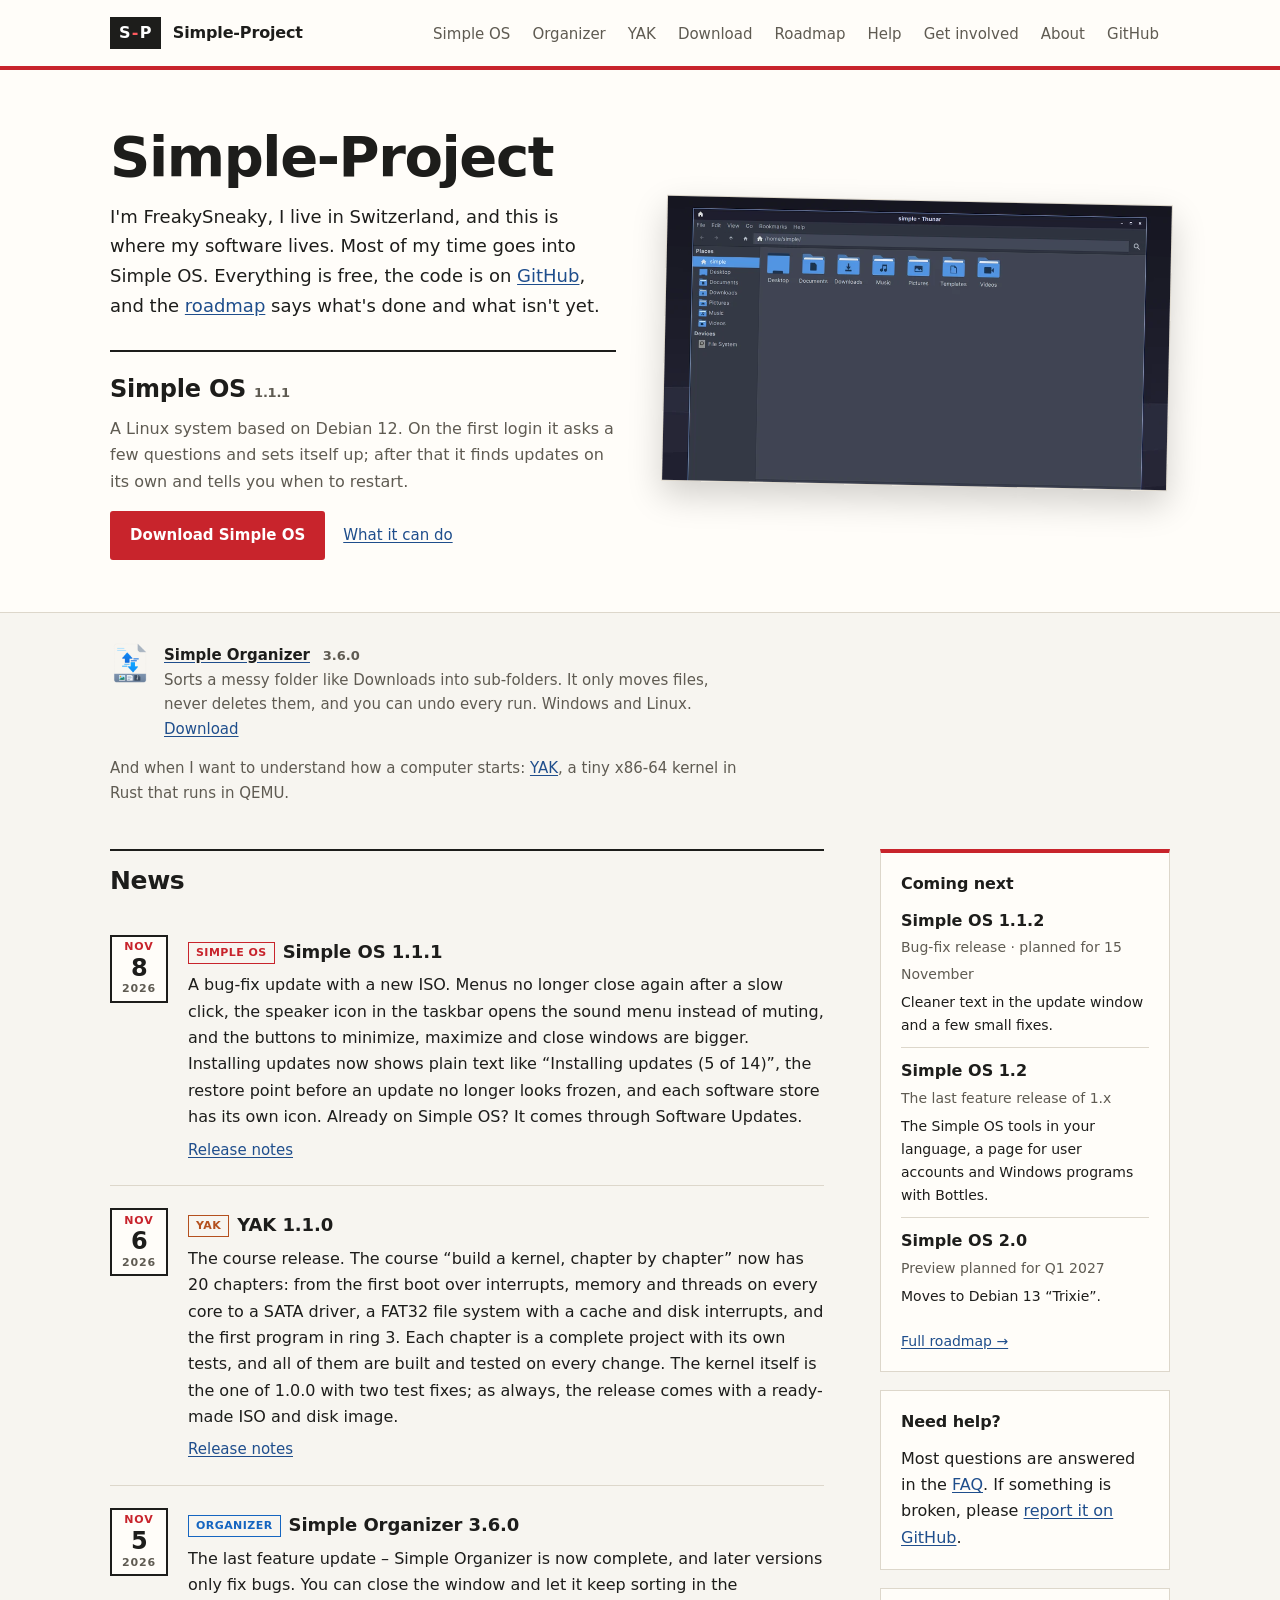
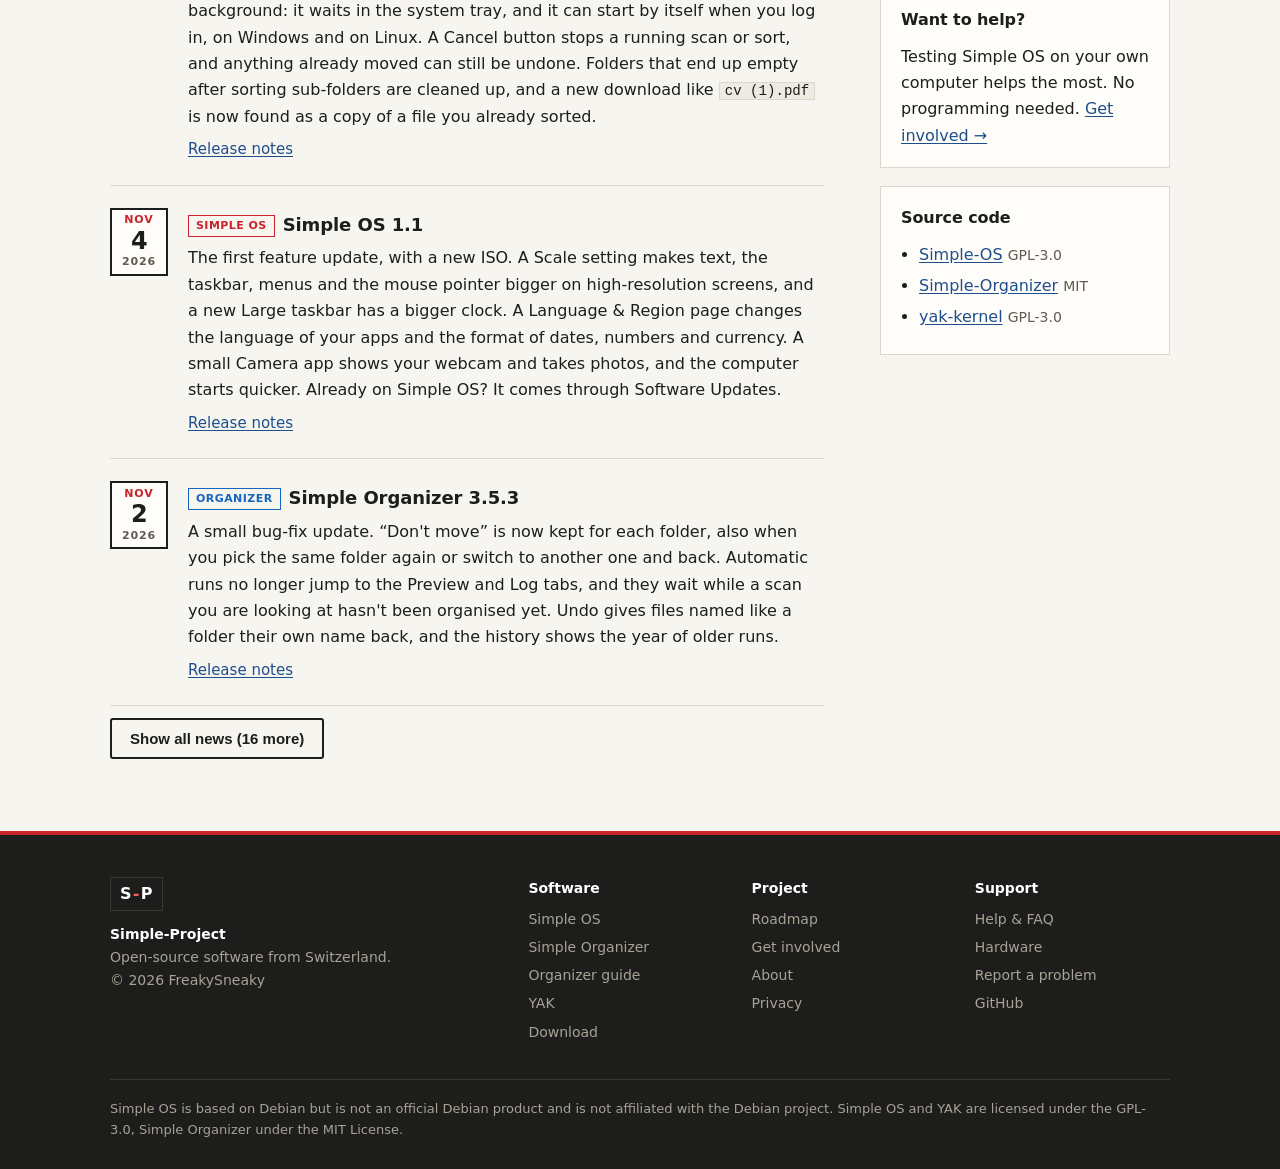
==== index.html @ e58c7e55 "Hardware: Ryzen 5 5600X + RTX 3050 desktop (NVIDIA driver works); roadmap: 1.1.2 on 15 November with" ====
<!doctype html>
<html lang="en">
<head>
<meta charset="utf-8">
<meta name="viewport" content="width=device-width, initial-scale=1">
<title>Simple-Project</title>
<meta name="description" content="Simple-Project: Simple OS, a Linux distribution based on Debian 12, Simple Organizer, a file sorter for Windows and Linux, and YAK, a small kernel written in Rust.">
<link rel="stylesheet" href="style.css">
<link rel="icon" href="favicon.svg" type="image/svg+xml">
<meta name="theme-color" content="#fffdf9">
<meta property="og:type" content="website">
<meta property="og:url" content="https://freakysneaky787.github.io/">
<link rel="canonical" href="https://freakysneaky787.github.io/">
<meta property="og:title" content="Simple-Project">
<meta property="og:description" content="Simple-Project: Simple OS, a Linux distribution based on Debian 12, Simple Organizer, a file sorter for Windows and Linux, and YAK, a small kernel written in Rust.">
<meta property="og:image" content="https://raw.githubusercontent.com/FreakySneaky787/Simple-OS/main/docs/sos-banner.png">
<script src="script.js" defer></script>
</head>
<body>

<a class="skip" href="#main">Skip to content</a>
<header class="site-head"><div class="wrap">
  <a class="logo" href="index.html"><span class="mark" aria-hidden="true"><span class="s">S</span><span class="d">-</span><span class="p">P</span></span><span>Simple-Project</span></a>
  <nav class="site-nav" aria-label="Main">
    <a href="simple-os.html">Simple OS</a>
    <a href="organizer.html">Organizer</a>
    <a href="yak.html">YAK</a>
    <a href="download.html">Download</a>
    <a href="roadmap.html">Roadmap</a>
    <a href="help.html">Help</a>
    <a href="contribute.html">Get involved</a>
    <a href="about.html">About</a>
    <a href="https://github.com/FreakySneaky787">GitHub</a>
  </nav>
</div></header>

<div class="page-head hero"><div class="wrap">
  <div>
    <h1>Simple-Project</h1>
    <p class="lead">I'm FreakySneaky, I live in Switzerland, and this is where my software lives. Most of my time goes into Simple OS. Everything is free, the code is on <a href="https://github.com/FreakySneaky787">GitHub</a>, and the <a href="roadmap.html">roadmap</a> says what's done and what isn't yet.</p>

    <div class="feature">
      <h2><a href="simple-os.html">Simple OS</a><span class="ver">1.1.1</span></h2>
      <p>A Linux system based on Debian 12. On the first login it asks a few questions and sets itself up; after that it finds updates on its own and tells you when to restart.</p>
      <div class="links"><a class="btn" href="download.html#simple-os">Download Simple OS</a><a href="simple-os.html">What it can do</a></div>
    </div>
  </div>

  <a class="hero-shot" href="simple-os.html"><img src="img/desktop-small.webp" width="960" height="540" alt="The Simple OS desktop with the file manager open"></a>
</div></div>

<div class="wrap more-projects">
  <div class="side-project">
    <img src="organizer-icon.png" width="40" height="40" alt="">
    <p><a href="organizer.html"><strong>Simple Organizer</strong></a> <span class="ver">3.6.0</span><br>
    Sorts a messy folder like Downloads into sub-folders. It only moves files, never deletes them, and you can undo every run. Windows and Linux. <a href="download.html#organizer">Download</a></p>
  </div>
  <p class="also">And when I want to understand how a computer starts: <a href="yak.html">YAK</a>, a tiny x86-64 kernel in Rust that runs in QEMU.</p>
</div>

<div class="wrap home">
<main id="main">
  <h2>News</h2>
  <div class="news" data-show="5">
    <article>
      <time class="date" datetime="2026-11-08"><span>Nov</span><b>8</b><span>2026</span></time>
      <div>
        <h3><span class="label os">Simple OS</span>Simple OS 1.1.1</h3>
        <p>A bug-fix update with a new ISO. Menus no longer close again after a slow click, the speaker icon in the taskbar opens the sound menu instead of muting, and the buttons to minimize, maximize and close windows are bigger. Installing updates now shows plain text like “Installing updates (5 of 14)”, the restore point before an update no longer looks frozen, and each software store has its own icon. Already on Simple OS? It comes through Software Updates.</p>
        <a href="https://github.com/FreakySneaky787/Simple-OS/releases/tag/v1.1.1">Release notes</a>
      </div>
    </article>
    <article>
      <time class="date" datetime="2026-11-06"><span>Nov</span><b>6</b><span>2026</span></time>
      <div>
        <h3><span class="label yak">YAK</span>YAK 1.1.0</h3>
        <p>The course release. The course “build a kernel, chapter by chapter” now has 20 chapters: from the first boot over interrupts, memory and threads on every core to a SATA driver, a FAT32 file system with a cache and disk interrupts, and the first program in ring 3. Each chapter is a complete project with its own tests, and all of them are built and tested on every change. The kernel itself is the one of 1.0.0 with two test fixes; as always, the release comes with a ready-made ISO and disk image.</p>
        <a href="https://github.com/FreakySneaky787/yak-kernel/releases/tag/v1.1.0">Release notes</a>
      </div>
    </article>
    <article>
      <time class="date" datetime="2026-11-05"><span>Nov</span><b>5</b><span>2026</span></time>
      <div>
        <h3><span class="label org">Organizer</span>Simple Organizer 3.6.0</h3>
        <p>The last feature update – Simple Organizer is now complete, and later versions only fix bugs. You can close the window and let it keep sorting in the background: it waits in the system tray, and it can start by itself when you log in, on Windows and on Linux. A Cancel button stops a running scan or sort, and anything already moved can still be undone. Folders that end up empty after sorting sub-folders are cleaned up, and a new download like <code>cv (1).pdf</code> is now found as a copy of a file you already sorted.</p>
        <a href="https://github.com/FreakySneaky787/Simple-Organizer/releases/tag/v3.6.0">Release notes</a>
      </div>
    </article>
    <article>
      <time class="date" datetime="2026-11-04"><span>Nov</span><b>4</b><span>2026</span></time>
      <div>
        <h3><span class="label os">Simple OS</span>Simple OS 1.1</h3>
        <p>The first feature update, with a new ISO. A Scale setting makes text, the taskbar, menus and the mouse pointer bigger on high-resolution screens, and a new Large taskbar has a bigger clock. A Language &amp; Region page changes the language of your apps and the format of dates, numbers and currency. A small Camera app shows your webcam and takes photos, and the computer starts quicker. Already on Simple OS? It comes through Software Updates.</p>
        <a href="https://github.com/FreakySneaky787/Simple-OS/releases/tag/v1.1">Release notes</a>
      </div>
    </article>
    <article>
      <time class="date" datetime="2026-11-02"><span>Nov</span><b>2</b><span>2026</span></time>
      <div>
        <h3><span class="label org">Organizer</span>Simple Organizer 3.5.3</h3>
        <p>A small bug-fix update. “Don't move” is now kept for each folder, also when you pick the same folder again or switch to another one and back. Automatic runs no longer jump to the Preview and Log tabs, and they wait while a scan you are looking at hasn't been organised yet. Undo gives files named like a folder their own name back, and the history shows the year of older runs.</p>
        <a href="https://github.com/FreakySneaky787/Simple-Organizer/releases/tag/v3.5.3">Release notes</a>
      </div>
    </article>
    <article>
      <time class="date" datetime="2026-10-30"><span>Oct</span><b>30</b><span>2026</span></time>
      <div>
        <h3><span class="label os">Simple OS</span>Simple OS 1.0.7</h3>
        <p>A bug-fix update with a new ISO. Pressing the power button on the lock screen puts the computer to sleep instead of shutting it down, so open windows and unsaved work stay. Sleep locks the screen only once, dates follow your language's order, and a keyboard plugged in later types with your account's layout. Software Updates checks the free disk space first and changes nothing when there isn't enough.</p>
        <a href="https://github.com/FreakySneaky787/Simple-OS/releases/tag/v1.0.7">Release notes</a>
      </div>
    </article>
    <article>
      <time class="date" datetime="2026-10-27"><span>Oct</span><b>27</b><span>2026</span></time>
      <div>
        <h3><span class="label yak">YAK</span>YAK 1.0.0 is out</h3>
        <p>A new project: YAK – Yet Another Kernel – is a small x86-64 operating system written from scratch in Rust, made for learning how a kernel works. It boots with BIOS and UEFI in QEMU and has its own scheduler for several cores, processes with 53 syscalls, a FAT32 disk driver, networking with TCP, DHCP and DNS, and a shell with pipes and scripts. Each release comes with a ready-made ISO and disk image, so you can try it without building anything.</p>
        <a href="yak.html">About YAK</a>
      </div>
    </article>
    <article>
      <time class="date" datetime="2026-10-24"><span>Oct</span><b>24</b><span>2026</span></time>
      <div>
        <h3><span class="label os">Simple OS</span>Simple OS 1.0.6</h3>
        <p>A bug-fix update with a new ISO. Signing in again after the screen locked itself works every time – before, the screen could stay black. Control Center → Wi-Fi lists your networks again, closing the Software Center no longer stops an installation halfway, and you can choose which app opens documents, spreadsheets and presentations. Installing next to Windows without internet keeps the clock right, and the search finds dates instead of calculating them.</p>
        <a href="https://github.com/FreakySneaky787/Simple-OS/releases/tag/v1.0.6">Release notes</a>
      </div>
    </article>
    <article>
      <time class="date" datetime="2026-10-19"><span>Oct</span><b>19</b><span>2026</span></time>
      <div>
        <h3><span class="label org">Organizer</span>Simple Organizer 3.5.2</h3>
        <p>A bug-fix update with nine fixes from a review of 3.5.1. Files named like a category folder are now handled in every case, a folder named like a rule's target no longer gets a second folder of the same name inside it, and on Windows the category folders are recognised whatever their case. Filename patterns treat brackets as normal characters, and on Linux file names that are not valid UTF-8 no longer break the CSV export or the Trash.</p>
        <a href="https://github.com/FreakySneaky787/Simple-Organizer/releases/tag/v3.5.2">Release notes</a>
      </div>
    </article>
    <article>
      <time class="date" datetime="2026-10-17"><span>Oct</span><b>17</b><span>2026</span></time>
      <div>
        <h3><span class="label os">Simple OS</span>Simple OS 1.0.5</h3>
        <p>A bug-fix update with a few new features and a new ISO. The right-click menu is sorted into Apps, Settings, Tools and Help, and the Control Center has smaller, clearer pages. You can choose your default apps, switch off apps that start by themselves, see the battery level of Bluetooth headphones and open a calendar by clicking the clock. Simple OS installed next to Windows keeps the clock the way Windows does, and a “What's new” window shows what changed after each update.</p>
        <a href="https://github.com/FreakySneaky787/Simple-OS/releases/tag/v1.0.5">Release notes</a>
      </div>
    </article>
    <article>
      <time class="date" datetime="2026-10-16"><span>Oct</span><b>16</b><span>2026</span></time>
      <div>
        <h3><span class="label org">Organizer</span>Simple Organizer 3.5.1</h3>
        <p>A bug-fix update. “Don't move” is now remembered after a restart, so automatic runs leave those files alone too. A duplicate only goes to the Recycle Bin if the copy you keep still has the same content, and the history can no longer end up empty after a power cut. Files named like a category folder, folders named like a category and the folders of your own rules are now handled correctly.</p>
        <a href="https://github.com/FreakySneaky787/Simple-Organizer/releases/tag/v3.5.1">Release notes</a>
      </div>
    </article>
    <article>
      <time class="date" datetime="2026-10-14"><span>Oct</span><b>14</b><span>2026</span></time>
      <div>
        <h3><span class="label os">Simple OS</span>Simple OS 1.0.4</h3>
        <p>A bug-fix update with a new ISO. The screen locks when you leave, the power button asks first, and there's a brightness slider. Installing is safer: the installer can't run twice, the computer doesn't switch off while it works, and it reminds you to remove the USB stick. Installations in German and other languages now really get their language, the keyring works from the first login, older PCs can install next to another system, and Windows or other systems stay in the boot menu after updates.</p>
        <a href="https://github.com/FreakySneaky787/Simple-OS/releases/tag/v1.0.4">Release notes</a>
      </div>
    </article>
    <article>
      <time class="date" datetime="2026-10-13"><span>Oct</span><b>13</b><span>2026</span></time>
      <div>
        <h3><span class="label org">Organizer</span>Simple Organizer 3.5.0</h3>
        <p>The first feature release since the reviews. You can keep single files where they are with “Don't move”, search, sort and export the preview as a CSV file, and give a rule several conditions, like “PDF and older than a year”. The history now shows which folder each run belongs to, and the program starts about twice as fast.</p>
        <a href="https://github.com/FreakySneaky787/Simple-Organizer/releases/tag/v3.5.0">Release notes</a>
      </div>
    </article>
    <article>
      <time class="date" datetime="2026-10-12"><span>Oct</span><b>12</b><span>2026</span></time>
      <div>
        <h3><span class="label org">Organizer</span>Simple Organizer 3.4.5</h3>
        <p>Bug-fix release with 13 fixes from the fourth code review. A rules file saved in the wrong text encoding no longer stops the program from starting, read-only files can be moved to another drive, and the Trash only removes a duplicate if the copy you keep still exists. LibreOffice lock files and running Firefox downloads are left alone.</p>
        <a href="https://github.com/FreakySneaky787/Simple-Organizer/releases/tag/v3.4.5">Release notes</a>
      </div>
    </article>
    <article>
      <time class="date" datetime="2026-10-09"><span>Oct</span><b>9</b><span>2026</span></time>
      <div>
        <h3><span class="label os">Simple OS</span>Simple OS 1.0.3</h3>
        <p>A maintenance update for every 1.0 install. It arrives through Software Updates (about 60 MB), so there's no need to reinstall. Night light now works on real hardware, the Control Center has new pages for Mouse &amp; Touchpad and Date &amp; Time, and monitors, projectors and TVs turn on by themselves when you plug them in.</p>
        <a href="https://github.com/FreakySneaky787/Simple-OS/releases/tag/v1.0.3">Release notes</a>
      </div>
    </article>
    <article>
      <time class="date" datetime="2026-10-09"><span>Oct</span><b>9</b><span>2026</span></time>
      <div>
        <h3><span class="label org">Organizer</span>Simple Organizer 3.4.4</h3>
        <p>Bug-fix release with 23 fixes from the third code review. Moving files between two drives no longer leaves copies behind, shortcuts on the Desktop are never moved, and there are two new categories: Programs and Disk Images.</p>
        <a href="https://github.com/FreakySneaky787/Simple-Organizer/releases/tag/v3.4.4">Release notes</a>
      </div>
    </article>
    <article>
      <time class="date" datetime="2026-10-09"><span>Oct</span><b>9</b><span>2026</span></time>
      <div>
        <h3><span class="label os">Simple OS</span>Simple OS 1.0.2</h3>
        <p>The clock now sets itself over the internet, autostart for apps works, and the file manager shows previews of pictures and PDFs. Videos use hardware decoding on Intel and AMD graphics. Also fixes NVIDIA driver selection for RTX 50 cards and Bluetooth pairing with a passkey.</p>
        <a href="https://github.com/FreakySneaky787/Simple-OS/releases/tag/v1.0.2">Release notes</a>
      </div>
    </article>
    <article>
      <time class="date" datetime="2026-10-08"><span>Oct</span><b>8</b><span>2026</span></time>
      <div>
        <h3><span class="label org">Organizer</span>Simple Organizer 3.4.3</h3>
        <p>15 fixes after reviewing 3.4.2. Files that are only stored online in OneDrive are no longer downloaded during the duplicate check, and scheduled runs continue after a restart.</p>
        <a href="https://github.com/FreakySneaky787/Simple-Organizer/releases/tag/v3.4.3">Release notes</a>
      </div>
    </article>
    <article>
      <time class="date" datetime="2026-10-08"><span>Oct</span><b>8</b><span>2026</span></time>
      <div>
        <h3><span class="label os">Simple OS</span>Simple OS 1.0.1</h3>
        <p>Simple OS now checks for updates 2 minutes after you log in, every 12 hours and after waking from sleep. App updates from the Software Store show up in Software Updates as well.</p>
        <a href="https://github.com/FreakySneaky787/Simple-OS/releases/tag/v1.0.1">Release notes</a>
      </div>
    </article>
    <article>
      <time class="date" datetime="2026-10-07"><span>Oct</span><b>7</b><span>2026</span></time>
      <div>
        <h3><span class="label os">Simple OS</span>Simple OS 1.0 is out</h3>
        <p>The first public version of Simple OS. It comes with the Setup Wizard, the Control Center, the Software Store, automatic updates, Timeshift backups and Secure Boot support.</p>
        <a href="https://github.com/FreakySneaky787/Simple-OS/releases/tag/v1.0">Release notes</a>
      </div>
    </article>
    <article>
      <time class="date" datetime="2026-10-06"><span>Oct</span><b>6</b><span>2026</span></time>
      <div>
        <h3><span class="label org">Organizer</span>Simple Organizer 3.4.2</h3>
        <p>A safety release after a full code review. The undo history is saved more often and more safely, and system files like <code>desktop.ini</code> and <code>Thumbs.db</code> are protected.</p>
        <a href="https://github.com/FreakySneaky787/Simple-Organizer/releases/tag/v3.4.2">Release notes</a>
      </div>
    </article>
  </div>
</main>

<aside class="side">
  <div class="box accent">
    <h3>Coming next</h3>
    <div class="item">
      <strong>Simple OS 1.1.2</strong>
      <span class="sub small">Bug-fix release · planned for 15 November</span>
      <p class="small" style="margin:4px 0 0">Cleaner text in the update window and a few small fixes.</p>
    </div>
    <div class="item">
      <strong>Simple OS 1.2</strong>
      <span class="sub small">The last feature release of 1.x</span>
      <p class="small" style="margin:4px 0 0">The Simple OS tools in your language, a page for user accounts and Windows programs with Bottles.</p>
    </div>
    <div class="item">
      <strong>Simple OS 2.0</strong>
      <span class="sub small">Preview planned for Q1 2027</span>
      <p class="small" style="margin:4px 0 0">Moves to Debian 13 “Trixie”.</p>
    </div>
    <p class="small" style="margin:12px 0 0"><a href="roadmap.html">Full roadmap →</a></p>
  </div>
  <div class="box">
    <h3>Need help?</h3>
    <p>Most questions are answered in the <a href="help.html">FAQ</a>. If something is broken, please <a href="help.html#report">report it on GitHub</a>.</p>
  </div>
  <div class="box">
    <h3>Want to help?</h3>
    <p>Testing Simple OS on your own computer helps the most. No programming needed. <a href="contribute.html">Get involved →</a></p>
  </div>
  <div class="box">
    <h3>Source code</h3>
    <ul style="margin:0;padding-left:18px">
      <li><a href="https://github.com/FreakySneaky787/Simple-OS">Simple-OS</a> <span class="sub small">GPL-3.0</span></li>
      <li><a href="https://github.com/FreakySneaky787/Simple-Organizer">Simple-Organizer</a> <span class="sub small">MIT</span></li>
      <li><a href="https://github.com/FreakySneaky787/yak-kernel">yak-kernel</a> <span class="sub small">GPL-3.0</span></li>
    </ul>
  </div>
</aside>
</div>

<footer class="site-foot"><div class="wrap">
  <div class="cols">
    <div><span class="mark" aria-hidden="true"><span class="s">S</span><span class="d">-</span><span class="p">P</span></span><br><strong>Simple-Project</strong><br>Open-source software from Switzerland.<br>&copy; 2026 FreakySneaky</div>
    <div><strong>Software</strong><ul><li><a href="simple-os.html">Simple OS</a></li><li><a href="organizer.html">Simple Organizer</a></li><li><a href="organizer-guide.html">Organizer guide</a></li><li><a href="yak.html">YAK</a></li><li><a href="download.html">Download</a></li></ul></div>
    <div><strong>Project</strong><ul><li><a href="roadmap.html">Roadmap</a></li><li><a href="contribute.html">Get involved</a></li><li><a href="about.html">About</a></li><li><a href="about.html#privacy">Privacy</a></li></ul></div>
    <div><strong>Support</strong><ul><li><a href="help.html">Help &amp; FAQ</a></li><li><a href="hardware.html">Hardware</a></li><li><a href="help.html#report">Report a problem</a></li><li><a href="https://github.com/FreakySneaky787">GitHub</a></li></ul></div>
  </div>
  <p class="legal">Simple OS is based on Debian but is not an official Debian product and is not affiliated with the Debian project. Simple OS and YAK are licensed under the GPL-3.0, Simple Organizer under the MIT License.</p>
</div></footer>

</body>
</html>
---- style.css ----
/* Simple-Project website
   Colors: the red and white of the SOS lifebuoy on warm paper, ink-black text.
   Inter is the Simple OS system font; other systems fall back to their own UI font. */

:root{
  --bg:#f7f5f0;--paper:#fffdf9;--soft:#efebe3;--line:#ddd7cb;--text:#1d1d1b;--sub:#5f5b52;
  --red:#c8242c;--red-dark:#a01c23;--link:#1f4e8c;--org:#1565c0;--on:#ffffff;--accent:var(--red);
  --ink:#1d1d1b;--ink-text:#ece8e1;--ink-sub:#a8a297;--ink-line:#38362f;
  --note-bg:#fbf1dc;--note-line:#c98a12;--yak:#b4501e;--ok:#2e7d32;
}
@media (prefers-color-scheme:dark){
  :root{
    --bg:#1a1917;--paper:#211f1c;--soft:#26241f;--line:#38362f;--text:#ece8e1;--sub:#a8a297;
    --red:#e5484d;--red-dark:#c8242c;--link:#8db4ec;--org:#3b86da;--on:#ffffff;
    --ink:#121110;--note-bg:#2b261b;--note-line:#d9a53a;--yak:#e0743c;--ok:#6cc070;
  }
}
body.org{--accent:var(--org)}
body.yak{--accent:var(--yak)}

*{box-sizing:border-box}
html{scroll-behavior:smooth;scroll-padding-top:16px}
body{margin:0;background:var(--bg);color:var(--text);font:16px/1.65 Inter,"Segoe UI",system-ui,-apple-system,sans-serif;-webkit-font-smoothing:antialiased}
a{color:var(--link);text-underline-offset:2px}
img,svg{display:block}
::selection{background:var(--red);color:#fff}
:focus-visible{outline:2px solid var(--accent);outline-offset:2px;border-radius:2px}
.wrap{max-width:1100px;margin:0 auto;padding:0 20px}
.sub{color:var(--sub)}
.small{font-size:14px}
.skip{position:absolute;left:-9999px;top:8px;z-index:20;background:var(--paper);color:var(--text);padding:8px 12px;border:2px solid var(--text)}
.skip:focus{left:8px}

/* ---------- header ---------- */
.site-head{background:var(--paper);border-bottom:4px solid var(--red)}
.site-head .wrap{display:flex;align-items:center;flex-wrap:wrap;gap:6px 28px;min-height:66px}
.logo{display:flex;align-items:center;gap:12px;color:var(--text);text-decoration:none;font-weight:700;letter-spacing:-.01em}
.mark{display:inline-block;font-weight:800;font-size:16px;letter-spacing:.02em;line-height:1;padding:8px 9px;background:var(--ink);color:#fff;white-space:nowrap}
.mark .s,.mark .p{color:#fff}.mark .d{color:#ff5a5f;margin:0 1px}
.site-nav{display:flex;gap:0;margin-left:auto;overflow-x:auto;scrollbar-width:none}
.site-nav::-webkit-scrollbar{display:none}
.site-nav a{color:var(--sub);text-decoration:none;padding:21px 11px 19px;white-space:nowrap;font-size:15px;font-weight:500;border-bottom:3px solid transparent;margin-bottom:-4px}
.site-nav a:hover{color:var(--text)}
.site-nav a[aria-current]{color:var(--text);border-bottom-color:var(--text)}
@media(max-width:860px){
  .site-head .wrap{padding-top:10px}
  .site-nav{margin:0 -11px;width:calc(100% + 22px)}
  .site-nav a{padding:10px 11px 12px}
}

/* ---------- page header ---------- */
.page-head{position:relative;overflow:hidden;border-bottom:1px solid var(--line);padding:44px 0 40px}
.page-head .wrap{position:relative;z-index:1}
.page-head h1{font-size:clamp(30px,4.2vw,42px);line-height:1.1;letter-spacing:-.025em;margin:0}
.page-head .meta{color:var(--sub);margin:8px 0 0}
.page-head .lead{max-width:42em;margin:14px 0 0;font-size:18px}
.page-head .title{display:flex;align-items:center;gap:18px}
.page-head .title svg{flex:none}
.actions{display:flex;flex-wrap:wrap;gap:10px;margin-top:22px}
/* big lifebuoy on the Simple OS page */
.page-head.os::after{content:"";position:absolute;width:380px;height:380px;right:-70px;top:50%;transform:translateY(-50%) rotate(-12deg);border-radius:50%;
  background:repeating-conic-gradient(var(--red) 0 45deg,var(--paper) 45deg 90deg);opacity:.16;
  -webkit-mask:radial-gradient(circle,transparent 0 37%,#000 37.5% 70%,transparent 70.5%);
          mask:radial-gradient(circle,transparent 0 37%,#000 37.5% 70%,transparent 70.5%)}
@media(max-width:700px){.page-head.os::after{width:220px;height:220px;right:-110px;top:30%;opacity:.1}}

/* home intro */
.hero{padding:56px 0 52px;background:var(--paper)}
.hero .wrap{display:grid;grid-template-columns:1fr 1fr;gap:48px;align-items:center}
.hero h1{font-size:clamp(34px,5.4vw,56px)}
.feature{margin-top:30px;padding-top:18px;border-top:2px solid var(--text)}
.feature h2{margin:0;font-size:24px;letter-spacing:-.01em}
.feature h2 a{color:inherit;text-decoration:none}
.feature h2 a:hover{text-decoration:underline}
.feature p{margin:6px 0 16px;color:var(--sub)}
.feature .links{display:flex;flex-wrap:wrap;align-items:center;gap:18px;font-size:15px}
.hero-shot{display:block;transform:rotate(1.2deg);box-shadow:0 14px 34px rgba(0,0,0,.18);border:1px solid var(--line);line-height:0}
.hero-shot img{width:100%;height:auto}
.hero-shot:hover{transform:rotate(0)}
@media(max-width:860px){.hero-shot{transform:none}}
.more-projects{padding-top:30px}
.side-project{display:flex;gap:14px;align-items:flex-start;max-width:640px}
.side-project p{margin:0;color:var(--sub);font-size:15px}
.side-project p strong{color:var(--text)}
.more-projects .also{margin:14px 0 0;color:var(--sub);font-size:15px;max-width:640px}
@media(max-width:860px){.hero .wrap{grid-template-columns:1fr;gap:28px}}
.tiles{display:grid;gap:0;border-top:2px solid var(--text)}
.tile{display:grid;grid-template-columns:46px 1fr;gap:18px;padding:20px 0;border-bottom:1px solid var(--line)}
.tile h2{margin:0;font-size:20px;letter-spacing:-.01em}
.tile h2 a{color:inherit;text-decoration:none}
.tile h2 a:hover{text-decoration:underline}
.tile p{margin:3px 0 12px;color:var(--sub);font-size:15px}
.tile .links{display:flex;align-items:center;gap:16px;font-size:14px}
.tile .btn{padding:7px 14px;font-size:14px}
.ver{font-size:13px;font-weight:600;color:var(--sub);margin-left:8px;font-variant-numeric:tabular-nums}

.tile img,.page-head .title img,.dl-main img{flex:none}

/* ---------- buttons ---------- */
.btn{display:inline-flex;align-items:center;gap:6px;padding:10px 18px;border-radius:3px;background:var(--red);color:var(--on);
  font-weight:600;font-size:15px;text-decoration:none;border:2px solid var(--red)}
.btn:hover{background:var(--red-dark);border-color:var(--red-dark)}
.btn.org{background:var(--org);border-color:var(--org)}
.btn.org:hover{filter:brightness(.9)}
.btn.yak{background:var(--yak);border-color:var(--yak)}
.btn.yak:hover{filter:brightness(.9)}
.btn.plain{background:transparent;color:var(--text);border-color:var(--text)}
.btn.plain:hover{background:var(--text);color:var(--bg)}
.btn .size{font-weight:400;opacity:.85}

/* ---------- layouts ---------- */
.home{display:grid;grid-template-columns:minmax(0,1fr) 290px;gap:56px;padding-top:44px;padding-bottom:72px}
.docs{display:grid;grid-template-columns:210px minmax(0,1fr);gap:56px;padding-top:44px;padding-bottom:72px}
@media(max-width:900px){.home,.docs{grid-template-columns:minmax(0,1fr);gap:30px}}

main h2{font-size:25px;line-height:1.25;letter-spacing:-.015em;margin:60px 0 16px;padding-top:14px;border-top:2px solid var(--text)}
.content > :first-child,main > h2:first-child{margin-top:0}
.content > figure:first-child + h2{margin-top:8px}
h3{font-size:18px;margin:28px 0 6px;letter-spacing:-.005em}
p{margin:0 0 14px}
ul,ol{margin:0 0 16px;padding-left:22px}
li{margin:5px 0}
ol > li::marker{font-weight:700}

/* table of contents */
.toc{position:sticky;top:24px;font-size:15px}
.toc strong{display:block;font-size:12px;color:var(--sub);text-transform:uppercase;letter-spacing:.08em;margin-bottom:8px}
.toc ul{list-style:none;padding:0;margin:0;border-left:1px solid var(--line)}
.toc li{margin:0}
.toc a{display:block;margin-left:-1px;padding:5px 0 5px 14px;border-left:3px solid transparent;color:var(--sub);text-decoration:none}
.toc a:hover{color:var(--text)}
.toc a.active{color:var(--text);border-left-color:var(--accent);font-weight:600}
@media(max-width:900px){
  .toc{position:static;background:var(--paper);border:1px solid var(--line);padding:14px 16px}
  .toc ul{border:0;display:flex;flex-wrap:wrap;gap:4px 16px}
  .toc a{margin:0;padding:2px 0;border:0}
}

/* side boxes */
.side .box{border:1px solid var(--line);background:var(--paper);padding:18px 20px;margin-bottom:18px}
.side .box.accent{border-top:4px solid var(--red)}
.side h3{margin:0 0 10px;font-size:16px}
.side p:last-child,.side table:last-child,.side ul:last-child{margin-bottom:0}
.side .item{padding:10px 0;border-top:1px solid var(--line)}
.side .item:first-of-type{border-top:0;padding-top:0}
.side .item strong{display:block}

/* ---------- news ---------- */
.news article{display:grid;grid-template-columns:58px minmax(0,1fr);gap:20px;padding:22px 0;border-bottom:1px solid var(--line)}
.news article:last-child{border-bottom:0}
.date{display:flex;flex-direction:column;align-items:center;justify-content:center;height:68px;border:2px solid var(--text);background:var(--paper);
  font-size:11px;text-transform:uppercase;letter-spacing:.08em;color:var(--sub);line-height:1.15;font-weight:600}
.date span:first-child{color:var(--red)}
.date b{font-size:24px;color:var(--text);letter-spacing:-.02em;margin:1px 0}
.news h3{margin:2px 0 6px;font-size:18px}
.news p{margin:0 0 6px}
.news a{font-size:15px}
.news article.more{display:none}
.news-more{margin-top:12px}
.label{display:inline-block;font-size:11px;font-weight:700;padding:1px 7px;vertical-align:2px;margin-right:8px;letter-spacing:.04em;text-transform:uppercase;border:1.5px solid currentColor}
.label.os{color:var(--red)}
.label.org{color:var(--org)}
.label.yak{color:var(--yak)}
/* hardware table: Yes / Partly / No */
td.yes{color:var(--ok);font-weight:600}
td.part{color:var(--note-line);font-weight:600}
td.no{color:var(--red);font-weight:600}
td.na{opacity:.6}

/* ---------- tables ---------- */
.scroll{overflow-x:auto;margin:0 0 20px;border:1px solid var(--line);background:var(--paper)}
table{width:100%;border-collapse:collapse;font-size:15px}
th,td{text-align:left;vertical-align:top;padding:11px 14px;border-bottom:1px solid var(--line)}
tr:last-child > *{border-bottom:0}
thead th{font-size:12px;text-transform:uppercase;letter-spacing:.07em;color:var(--sub);background:var(--soft);font-weight:700}
tbody th{font-weight:600;white-space:nowrap}
td.num{white-space:nowrap;font-variant-numeric:tabular-nums}
.side table{font-size:15px}
.side td,.side th{padding:4px 0;border:0}
.side td + td{padding-left:10px}

/* ---------- screenshots ---------- */
figure{margin:0 0 26px}
.banner{width:100%;height:auto;border:1px solid var(--line)}
.frame{position:relative;aspect-ratio:16/9;display:grid;place-items:center;overflow:hidden;border:1px solid var(--line);
  background:var(--soft);color:var(--sub);font-size:14px}
.frame::after{content:"";position:absolute;left:0;right:0;bottom:0;height:9%;min-height:14px;background:var(--line)}
.frame span{position:relative;z-index:1;background:var(--paper);border:1px solid var(--line);padding:4px 11px;font-size:13px}
.shot{display:block;width:100%;height:auto;max-width:100%;border:1px solid var(--line);background:#1e1e2e}
.gallery a:focus-visible .shot,.gallery a:hover .shot{border-color:var(--text)}
figcaption{font-size:14px;color:var(--sub);margin-top:8px}
.gallery{display:grid;grid-template-columns:repeat(auto-fill,minmax(300px,1fr));gap:18px}
.gallery figure{margin:0}

/* ---------- downloads ---------- */
.dl-card{border:2px solid var(--text);background:var(--paper);margin:0 0 22px}
.dl-main{display:flex;align-items:center;flex-wrap:wrap;gap:16px;padding:20px 22px}
.dl-main .file strong{display:block;font-size:17px}
.dl-main .file span{color:var(--sub);font-size:14px}
.dl-main .btn{margin-left:auto}
.dl-hash{display:flex;align-items:center;flex-wrap:wrap;gap:6px 12px;padding:12px 22px;background:var(--soft);border-top:1px solid var(--line);font-size:14px}
.dl-hash .k{color:var(--sub);font-weight:700;text-transform:uppercase;font-size:12px;letter-spacing:.07em}
.dl-hash code{background:none;border:0;padding:0;word-break:break-all;flex:1 1 300px}
@media(max-width:560px){.dl-main .btn{margin-left:0;width:100%;justify-content:center}}

/* ---------- code, notes, misc ---------- */
code,kbd,pre{font-family:"Cascadia Mono",Consolas,ui-monospace,monospace}
code{font-size:.88em;background:var(--soft);border:1px solid var(--line);padding:0 5px;overflow-wrap:anywhere}
pre{font-size:14px;line-height:1.55;background:var(--ink);color:#ece8e1;padding:14px 16px;overflow-x:auto;margin:0}
.codeblock{position:relative;margin:0 0 18px}
.codeblock pre{padding-right:76px}
.copy{font:600 12.5px Inter,"Segoe UI",system-ui,sans-serif;padding:4px 10px;border:1px solid var(--text);background:var(--paper);color:var(--text);cursor:pointer}
.copy:hover{background:var(--text);color:var(--bg)}
.codeblock .copy{position:absolute;top:9px;right:9px;background:transparent;color:#ece8e1;border-color:#6b675e}
.codeblock .copy:hover{background:#ece8e1;color:#1d1d1b}
kbd{font-size:13px;border:1px solid var(--line);border-bottom-width:2px;border-radius:3px;padding:0 6px;background:var(--paper)}
.note{background:var(--note-bg);border-left:4px solid var(--note-line);padding:12px 16px;margin:0 0 18px}
.note p:last-child{margin:0}
.tags{list-style:none;padding:0;display:flex;flex-wrap:wrap;gap:8px}
.tags li{margin:0;padding:4px 12px;border:1px solid var(--line);background:var(--paper);font-size:15px}
.faq h3{margin-top:24px}
.checklist{list-style:none;padding:0}
.checklist li{position:relative;padding-left:28px}
.checklist li::before{content:"";position:absolute;left:2px;top:6px;width:13px;height:13px;border:2px solid var(--text)}
.checklist li.done::before{background:var(--text);box-shadow:inset 0 0 0 2px var(--paper)}
.pill{display:inline-block;font-size:11px;font-weight:700;padding:0 8px;border:1.5px solid var(--sub);color:var(--sub);vertical-align:5px;margin-left:10px;line-height:20px;letter-spacing:.05em;text-transform:uppercase}
.pill.next{border-color:var(--red);color:var(--red)}
.when{color:var(--sub);margin:-4px 0 14px}
.notfound{padding:80px 20px 110px}

/* ---------- footer ---------- */
.site-foot{background:var(--ink);color:var(--ink-sub);font-size:14px;padding:42px 0 28px;border-top:4px solid var(--red)}
.site-foot .cols{display:grid;grid-template-columns:2fr 1fr 1fr 1fr;gap:28px}
@media(max-width:760px){.site-foot .cols{grid-template-columns:1fr 1fr}.site-foot .cols > :first-child{grid-column:1/-1}}
.site-foot strong{color:#fff;font-weight:600}
.site-foot .mark{margin-bottom:12px;border:1px solid var(--ink-line)}
.site-foot ul{list-style:none;padding:0;margin:8px 0 0}
.site-foot li{margin:5px 0}
.site-foot a{color:var(--ink-sub);text-decoration:none}
.site-foot a:hover{color:#fff;text-decoration:underline}
.site-foot .legal{border-top:1px solid var(--ink-line);margin:30px 0 0;padding-top:18px;font-size:13px}
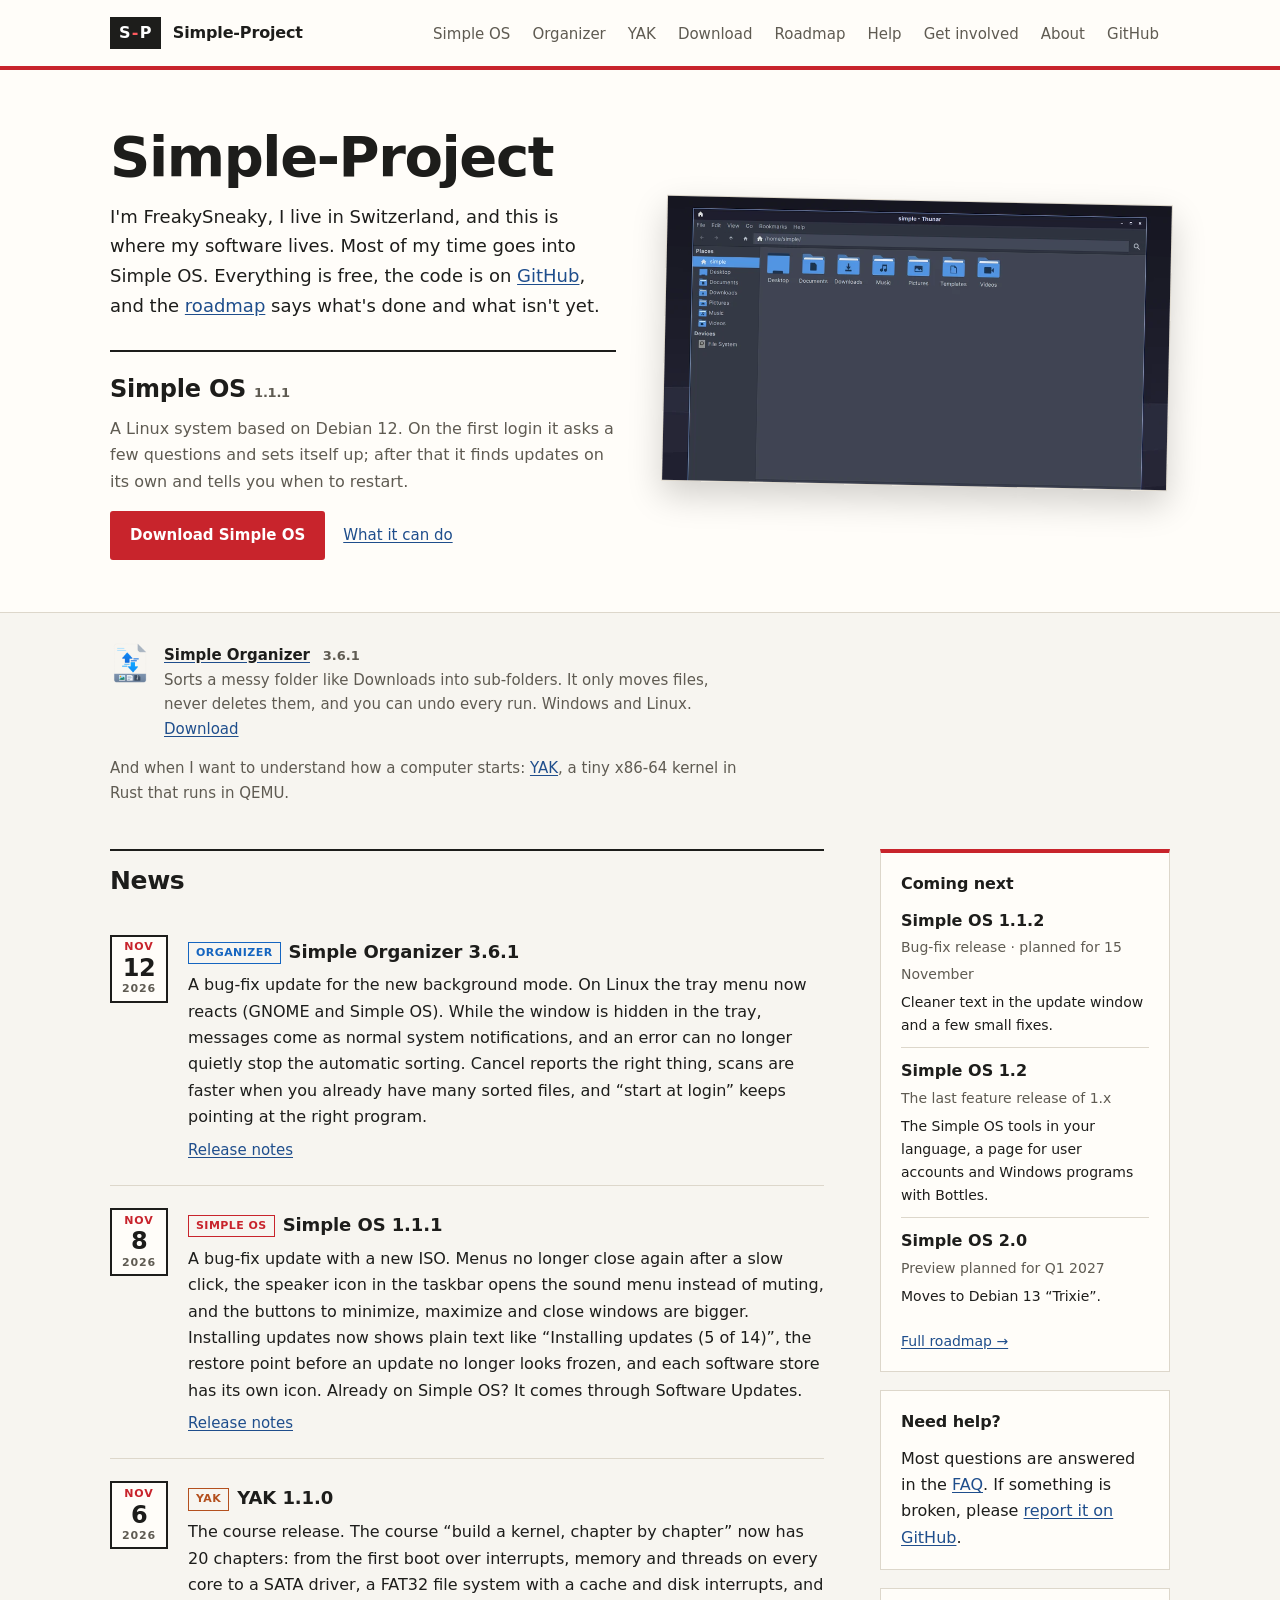
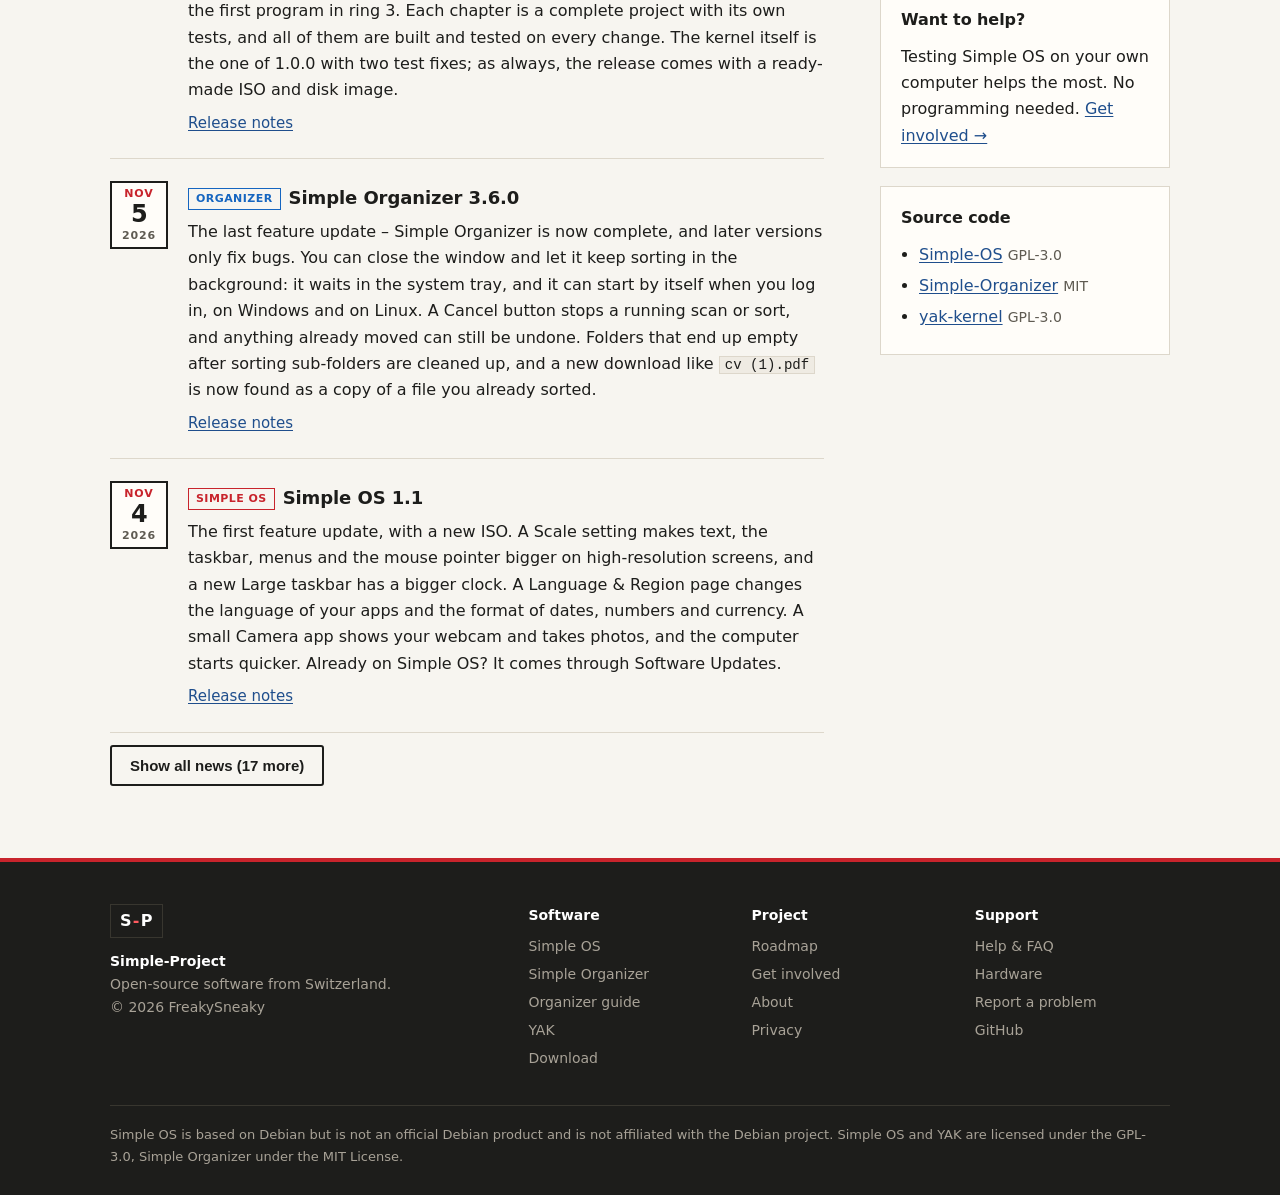
==== commit 8f7dfccc: "Simple Organizer 3.6.1: download, news, version history, roadmap" ====
--- a/index.html
+++ b/index.html
@@ -52,7 +52,7 @@
 <div class="wrap more-projects">
   <div class="side-project">
     <img src="organizer-icon.png" width="40" height="40" alt="">
-    <p><a href="organizer.html"><strong>Simple Organizer</strong></a> <span class="ver">3.6.0</span><br>
+    <p><a href="organizer.html"><strong>Simple Organizer</strong></a> <span class="ver">3.6.1</span><br>
     Sorts a messy folder like Downloads into sub-folders. It only moves files, never deletes them, and you can undo every run. Windows and Linux. <a href="download.html#organizer">Download</a></p>
   </div>
   <p class="also">And when I want to understand how a computer starts: <a href="yak.html">YAK</a>, a tiny x86-64 kernel in Rust that runs in QEMU.</p>
@@ -62,6 +62,14 @@
 <main id="main">
   <h2>News</h2>
   <div class="news" data-show="5">
+    <article>
+      <time class="date" datetime="2026-11-12"><span>Nov</span><b>12</b><span>2026</span></time>
+      <div>
+        <h3><span class="label org">Organizer</span>Simple Organizer 3.6.1</h3>
+        <p>A bug-fix update for the new background mode. On Linux the tray menu now reacts (GNOME and Simple OS). While the window is hidden in the tray, messages come as normal system notifications, and an error can no longer quietly stop the automatic sorting. Cancel reports the right thing, scans are faster when you already have many sorted files, and “start at login” keeps pointing at the right program.</p>
+        <a href="https://github.com/FreakySneaky787/Simple-Organizer/releases/tag/v3.6.1">Release notes</a>
+      </div>
+    </article>
     <article>
       <time class="date" datetime="2026-11-08"><span>Nov</span><b>8</b><span>2026</span></time>
       <div>
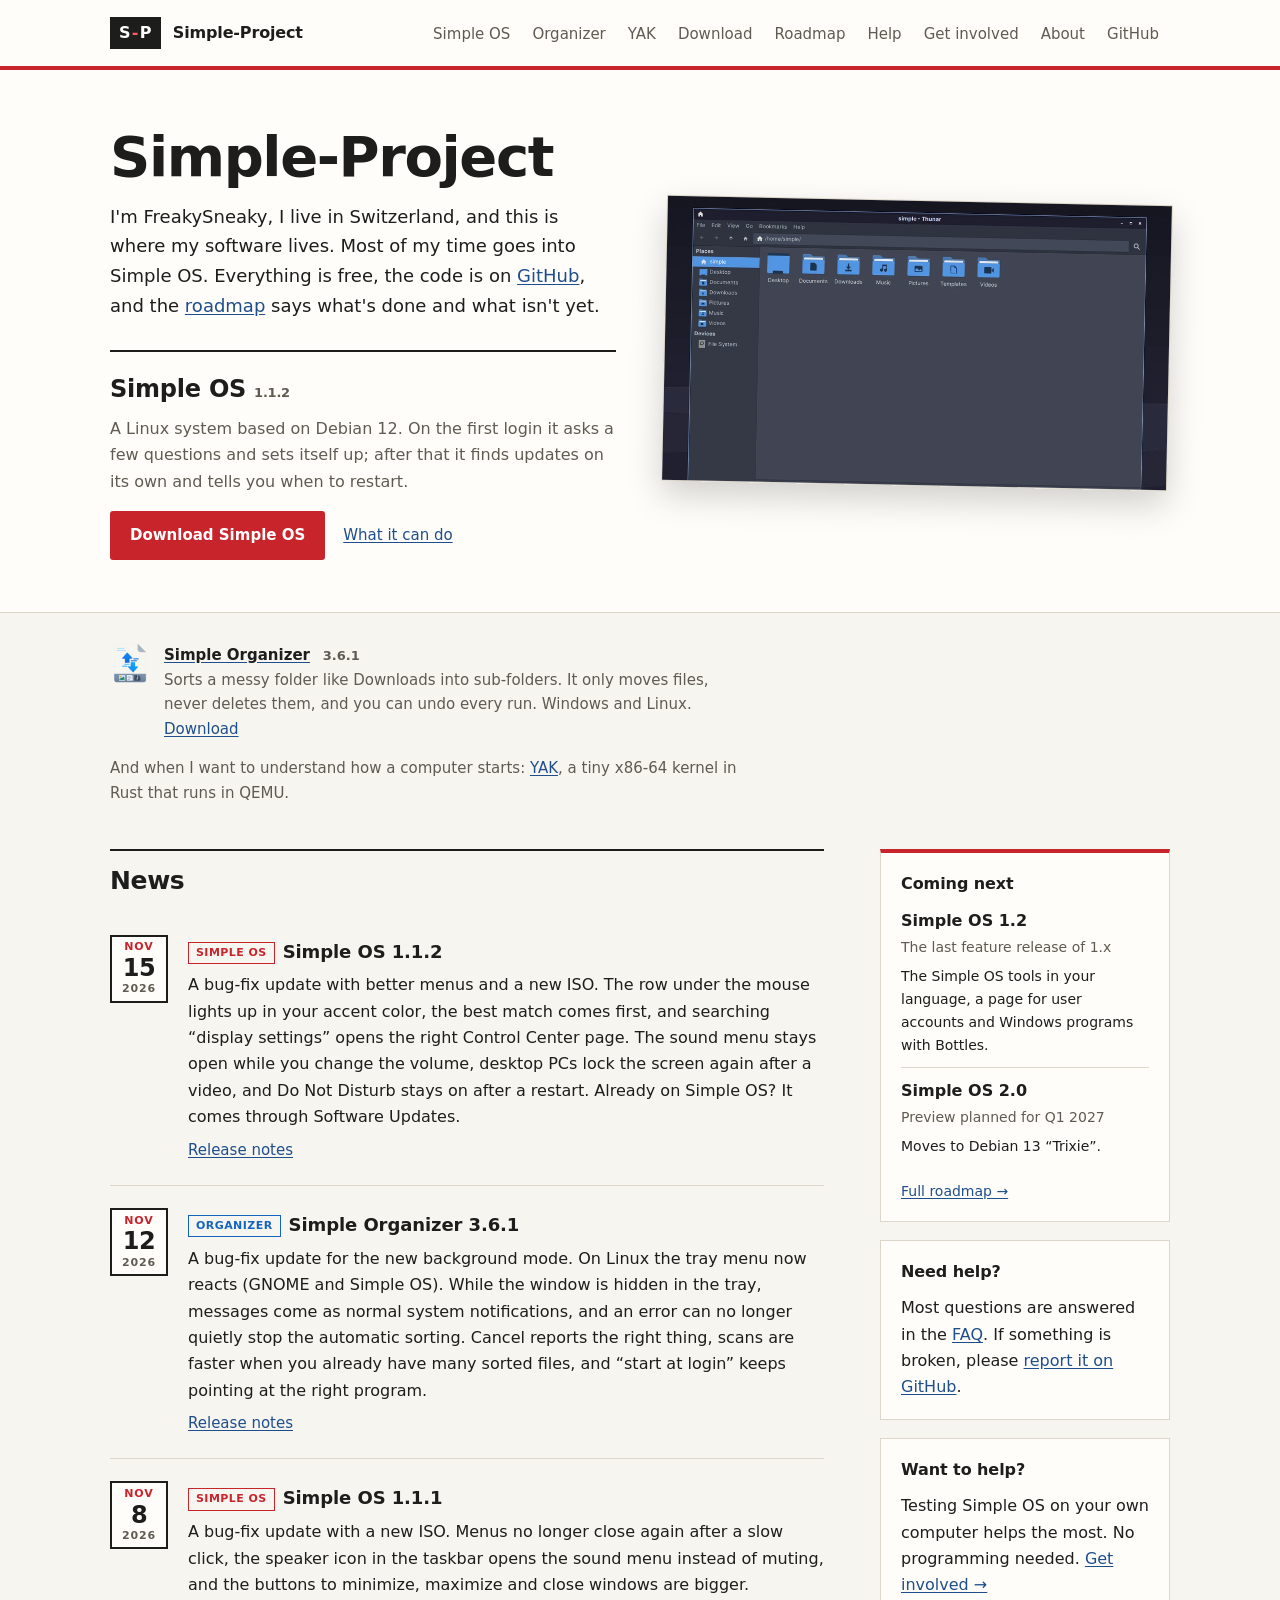
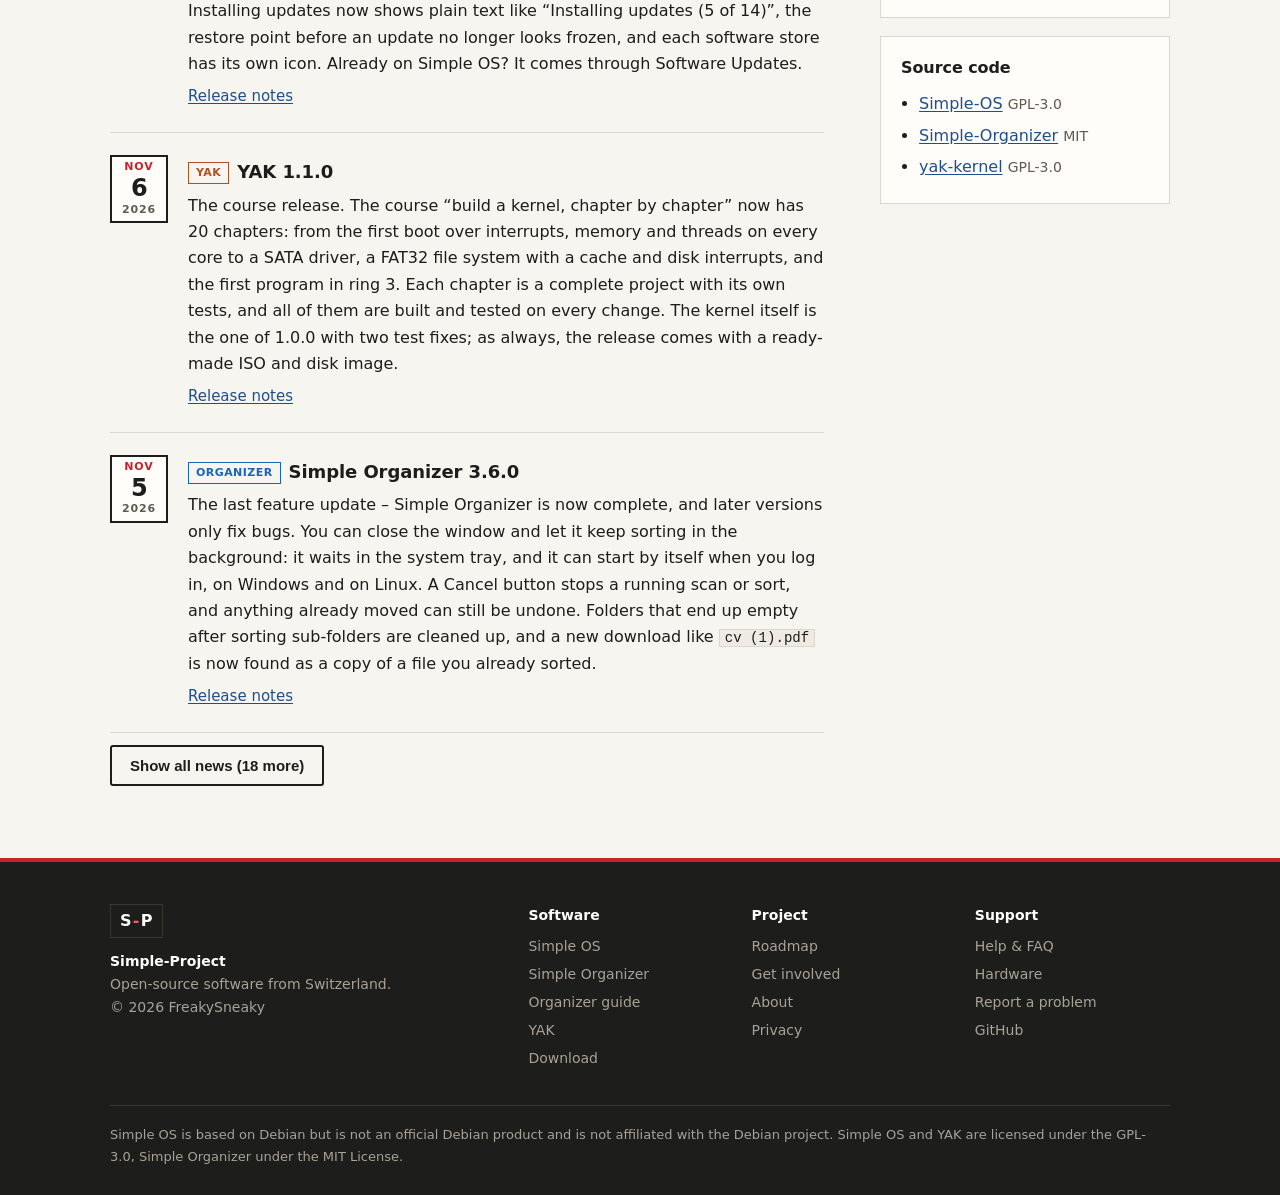
==== commit b632e179: "Simple OS 1.1.2: download, news, version history, roadmap" ====
--- a/index.html
+++ b/index.html
@@ -40,7 +40,7 @@
     <p class="lead">I'm FreakySneaky, I live in Switzerland, and this is where my software lives. Most of my time goes into Simple OS. Everything is free, the code is on <a href="https://github.com/FreakySneaky787">GitHub</a>, and the <a href="roadmap.html">roadmap</a> says what's done and what isn't yet.</p>
 
     <div class="feature">
-      <h2><a href="simple-os.html">Simple OS</a><span class="ver">1.1.1</span></h2>
+      <h2><a href="simple-os.html">Simple OS</a><span class="ver">1.1.2</span></h2>
       <p>A Linux system based on Debian 12. On the first login it asks a few questions and sets itself up; after that it finds updates on its own and tells you when to restart.</p>
       <div class="links"><a class="btn" href="download.html#simple-os">Download Simple OS</a><a href="simple-os.html">What it can do</a></div>
     </div>
@@ -63,6 +63,14 @@
   <h2>News</h2>
   <div class="news" data-show="5">
     <article>
+      <time class="date" datetime="2026-11-15"><span>Nov</span><b>15</b><span>2026</span></time>
+      <div>
+        <h3><span class="label os">Simple OS</span>Simple OS 1.1.2</h3>
+        <p>A bug-fix update with better menus and a new ISO. The row under the mouse lights up in your accent color, the best match comes first, and searching “display settings” opens the right Control Center page. The sound menu stays open while you change the volume, desktop PCs lock the screen again after a video, and Do Not Disturb stays on after a restart. Already on Simple OS? It comes through Software Updates.</p>
+        <a href="https://github.com/FreakySneaky787/Simple-OS/releases/tag/v1.1.2">Release notes</a>
+      </div>
+    </article>
+    <article>
       <time class="date" datetime="2026-11-12"><span>Nov</span><b>12</b><span>2026</span></time>
       <div>
         <h3><span class="label org">Organizer</span>Simple Organizer 3.6.1</h3>
@@ -244,11 +252,6 @@
 <aside class="side">
   <div class="box accent">
     <h3>Coming next</h3>
-    <div class="item">
-      <strong>Simple OS 1.1.2</strong>
-      <span class="sub small">Bug-fix release · planned for 15 November</span>
-      <p class="small" style="margin:4px 0 0">Cleaner text in the update window and a few small fixes.</p>
-    </div>
     <div class="item">
       <strong>Simple OS 1.2</strong>
       <span class="sub small">The last feature release of 1.x</span>
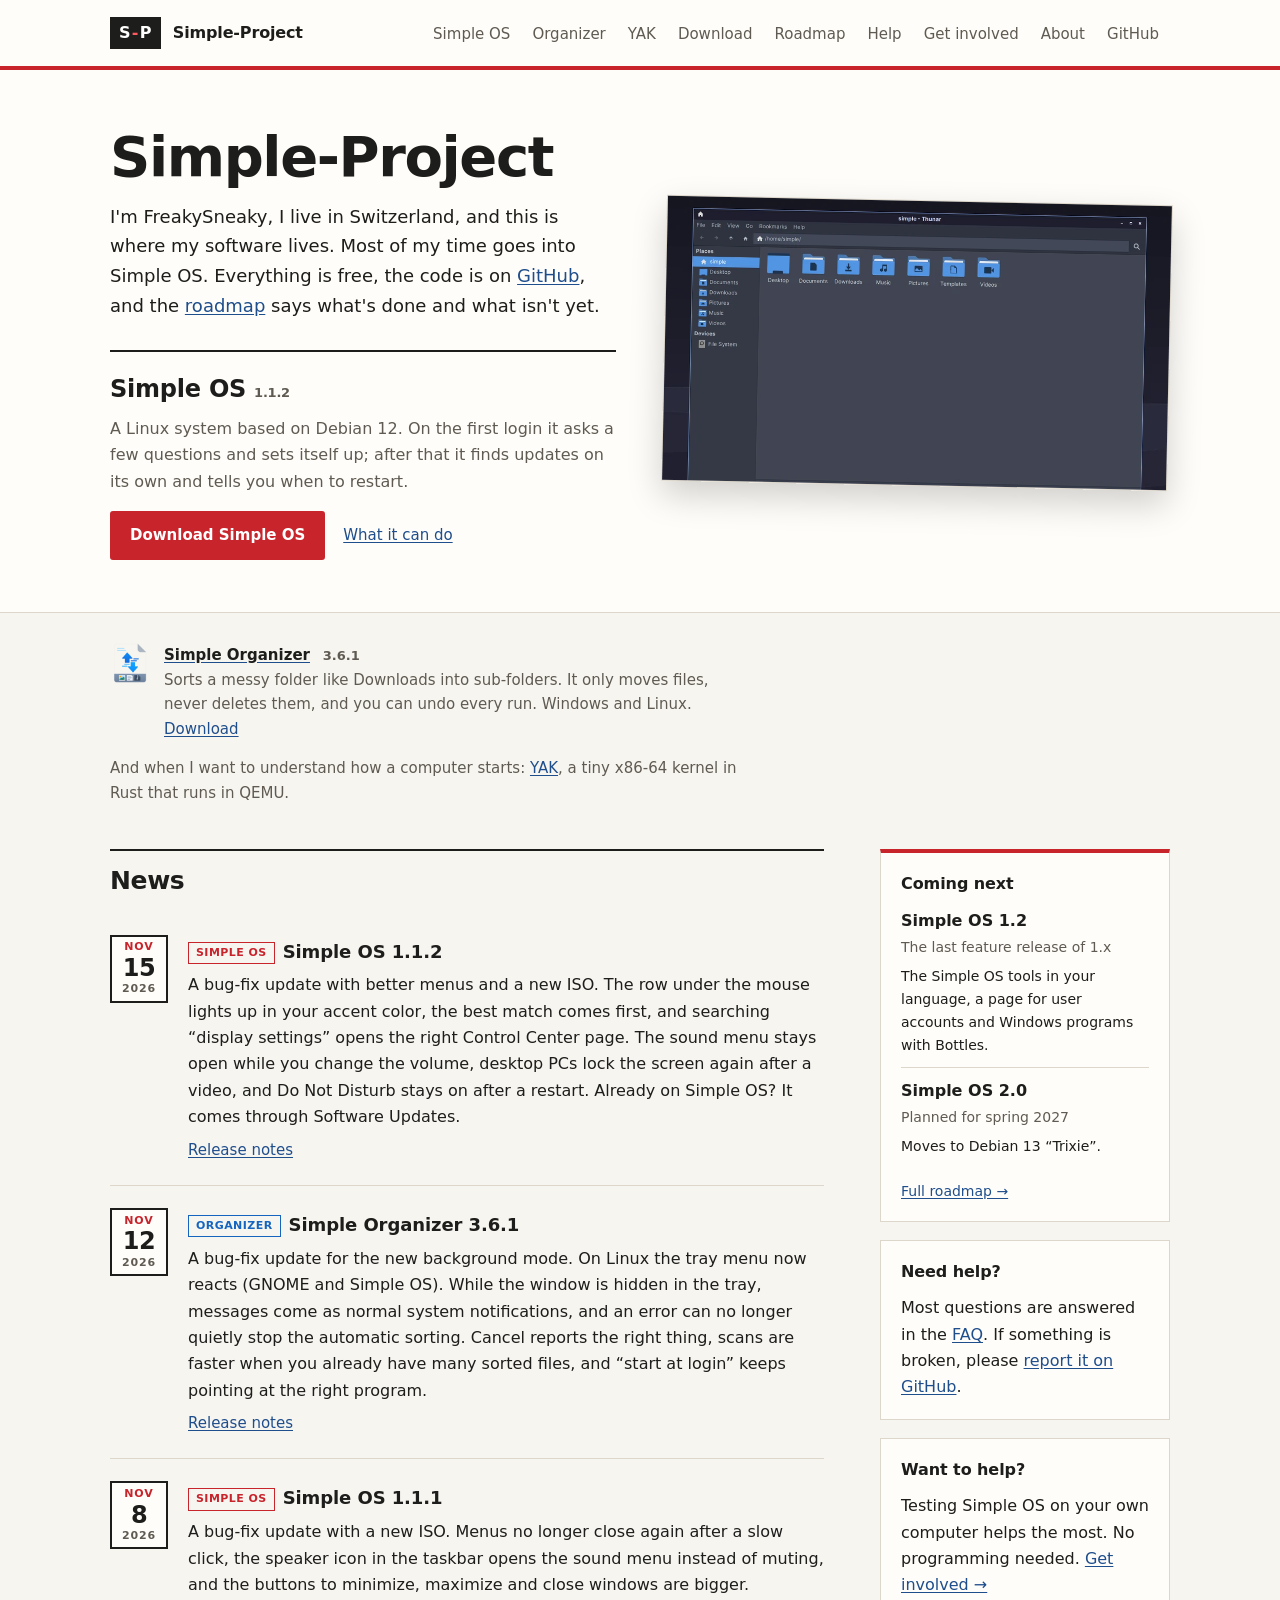
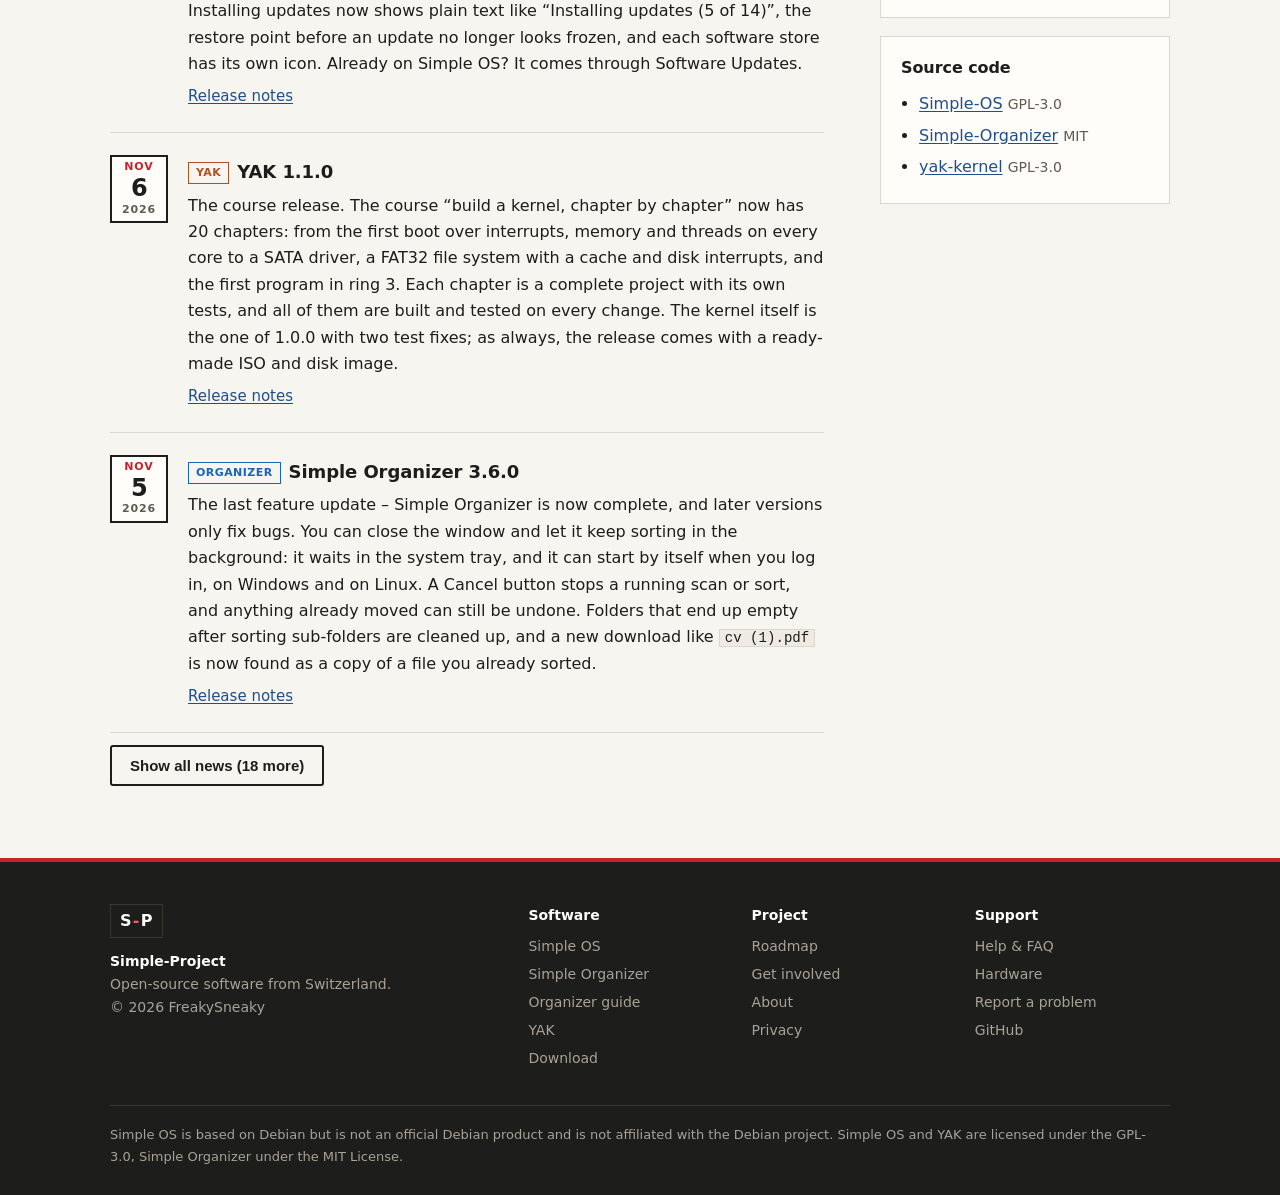
==== commit 30ba5ccc: "Roadmap: Simple OS 2.0 planned for spring 2027" ====
--- a/index.html
+++ b/index.html
@@ -259,7 +259,7 @@
     </div>
     <div class="item">
       <strong>Simple OS 2.0</strong>
-      <span class="sub small">Preview planned for Q1 2027</span>
+      <span class="sub small">Planned for spring 2027</span>
       <p class="small" style="margin:4px 0 0">Moves to Debian 13 “Trixie”.</p>
     </div>
     <p class="small" style="margin:12px 0 0"><a href="roadmap.html">Full roadmap →</a></p>
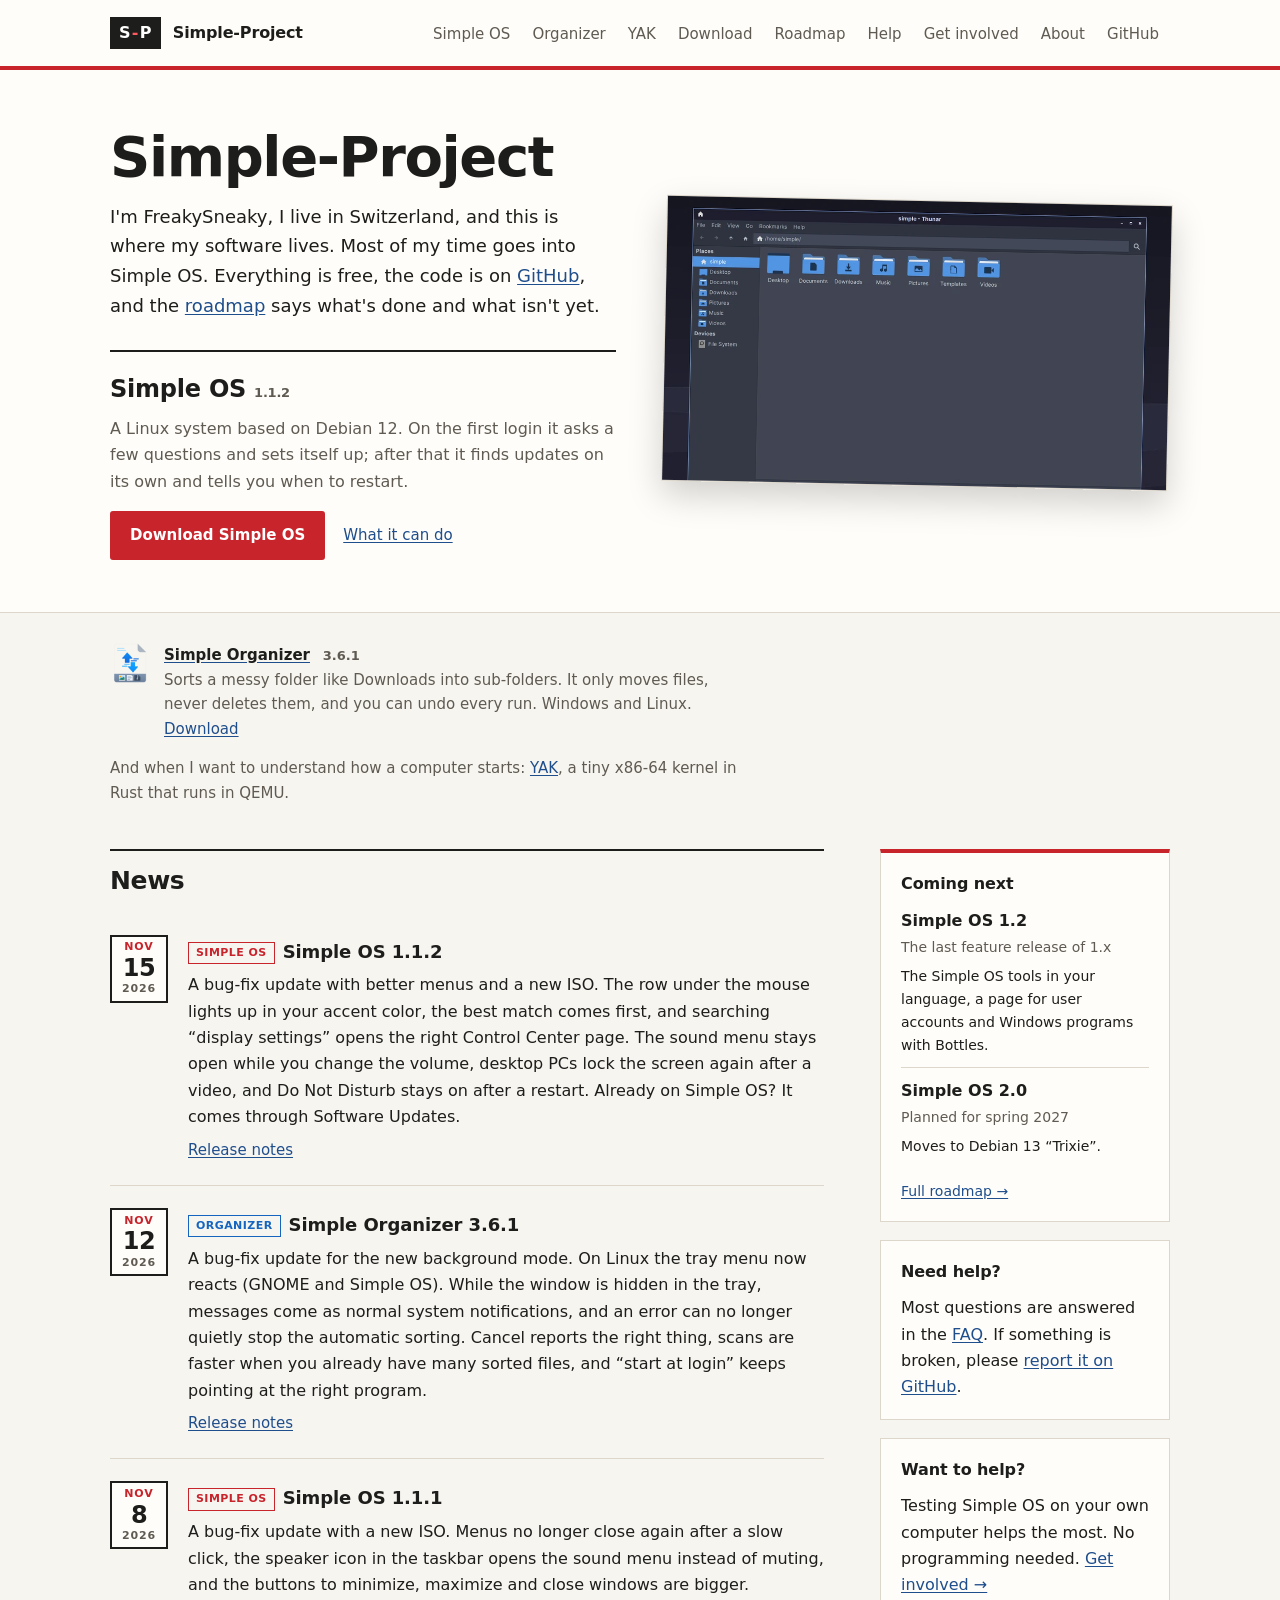
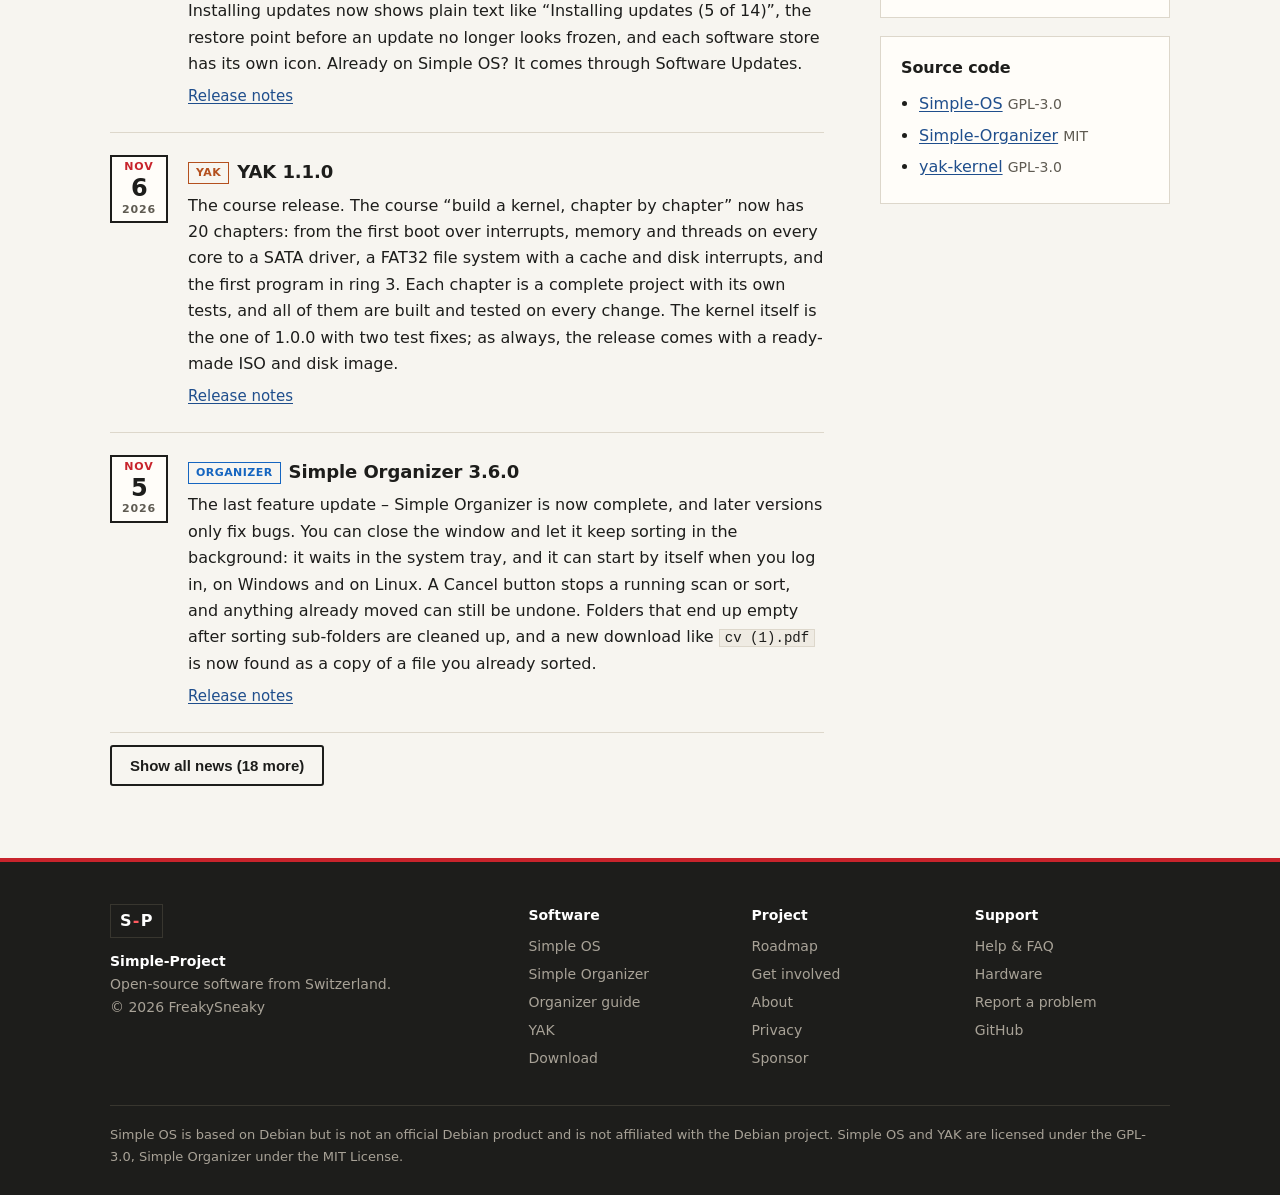
==== commit 4f2fa80f: "Footer: Sponsor link; contribute: Support the project" ====
--- a/index.html
+++ b/index.html
@@ -287,7 +287,7 @@
   <div class="cols">
     <div><span class="mark" aria-hidden="true"><span class="s">S</span><span class="d">-</span><span class="p">P</span></span><br><strong>Simple-Project</strong><br>Open-source software from Switzerland.<br>&copy; 2026 FreakySneaky</div>
     <div><strong>Software</strong><ul><li><a href="simple-os.html">Simple OS</a></li><li><a href="organizer.html">Simple Organizer</a></li><li><a href="organizer-guide.html">Organizer guide</a></li><li><a href="yak.html">YAK</a></li><li><a href="download.html">Download</a></li></ul></div>
-    <div><strong>Project</strong><ul><li><a href="roadmap.html">Roadmap</a></li><li><a href="contribute.html">Get involved</a></li><li><a href="about.html">About</a></li><li><a href="about.html#privacy">Privacy</a></li></ul></div>
+    <div><strong>Project</strong><ul><li><a href="roadmap.html">Roadmap</a></li><li><a href="contribute.html">Get involved</a></li><li><a href="about.html">About</a></li><li><a href="about.html#privacy">Privacy</a></li><li><a href="https://github.com/sponsors/FreakySneaky787">Sponsor</a></li></ul></div>
     <div><strong>Support</strong><ul><li><a href="help.html">Help &amp; FAQ</a></li><li><a href="hardware.html">Hardware</a></li><li><a href="help.html#report">Report a problem</a></li><li><a href="https://github.com/FreakySneaky787">GitHub</a></li></ul></div>
   </div>
   <p class="legal">Simple OS is based on Debian but is not an official Debian product and is not affiliated with the Debian project. Simple OS and YAK are licensed under the GPL-3.0, Simple Organizer under the MIT License.</p>
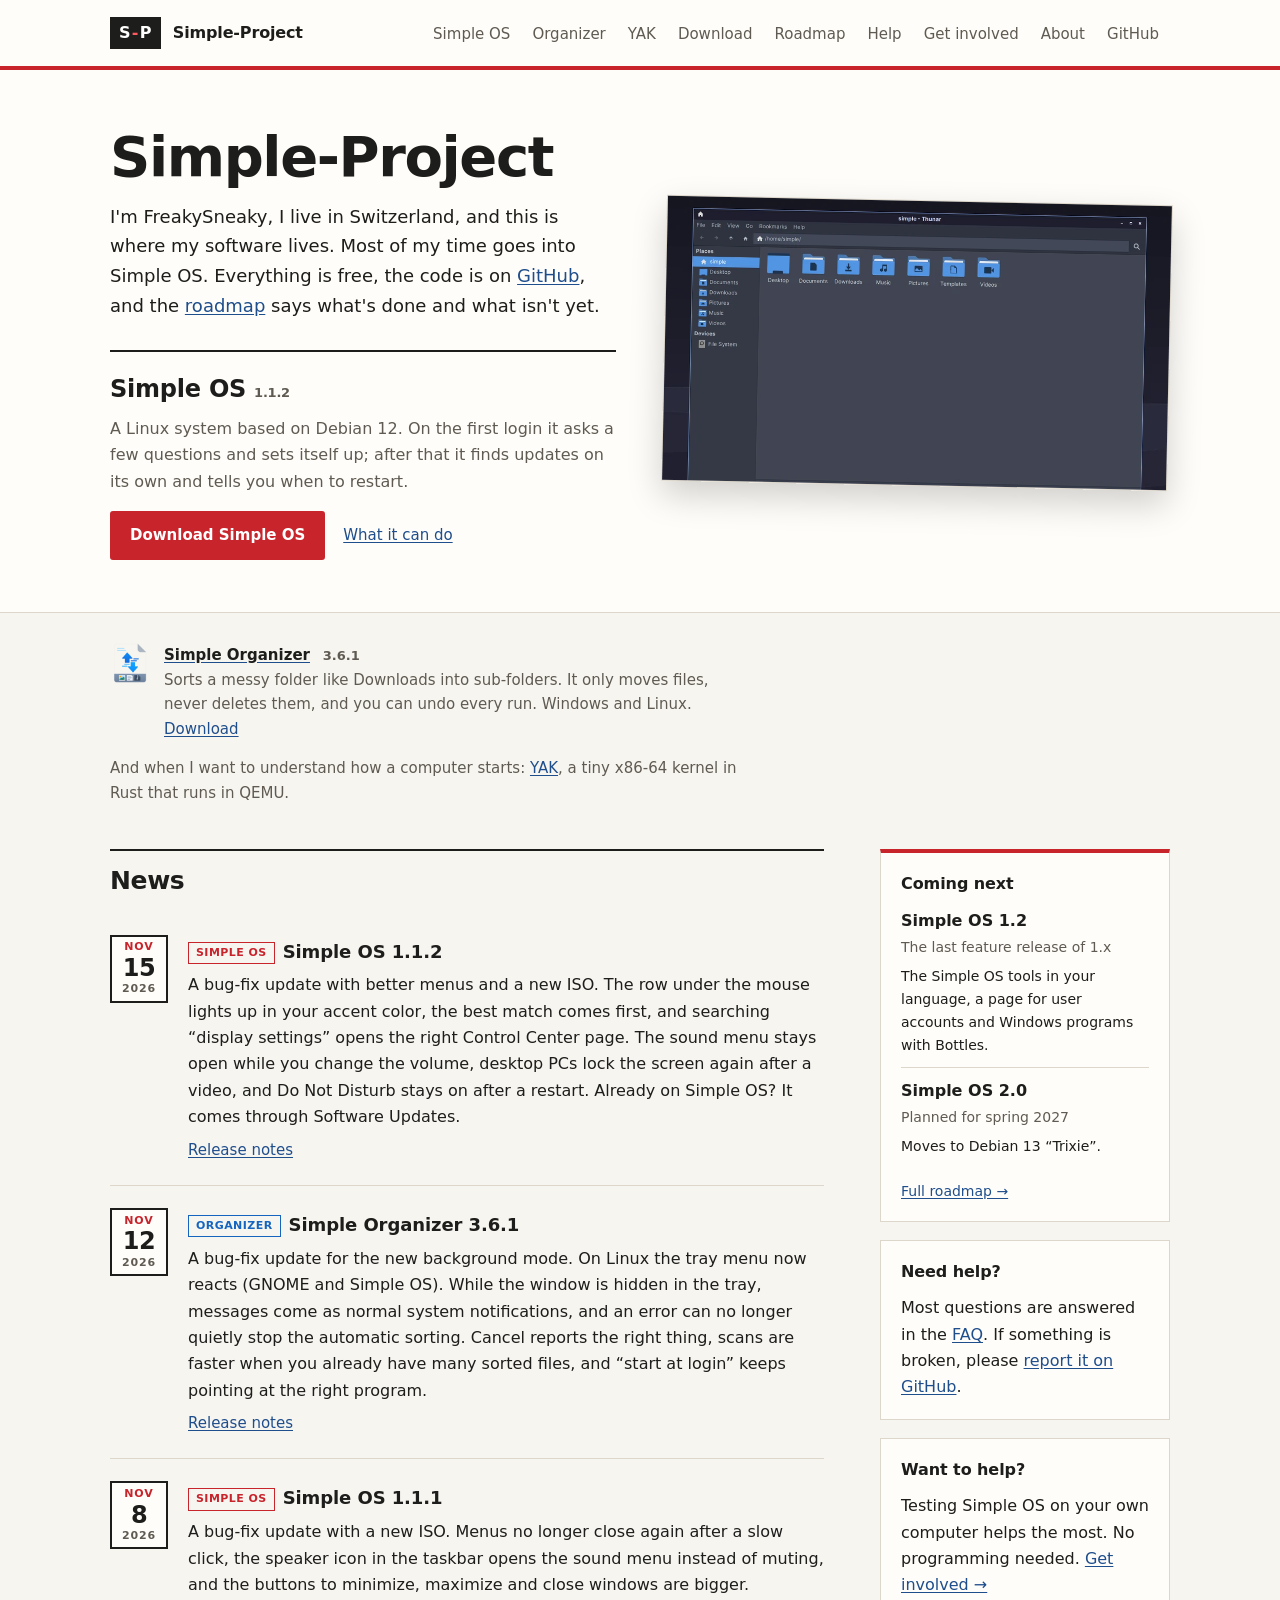
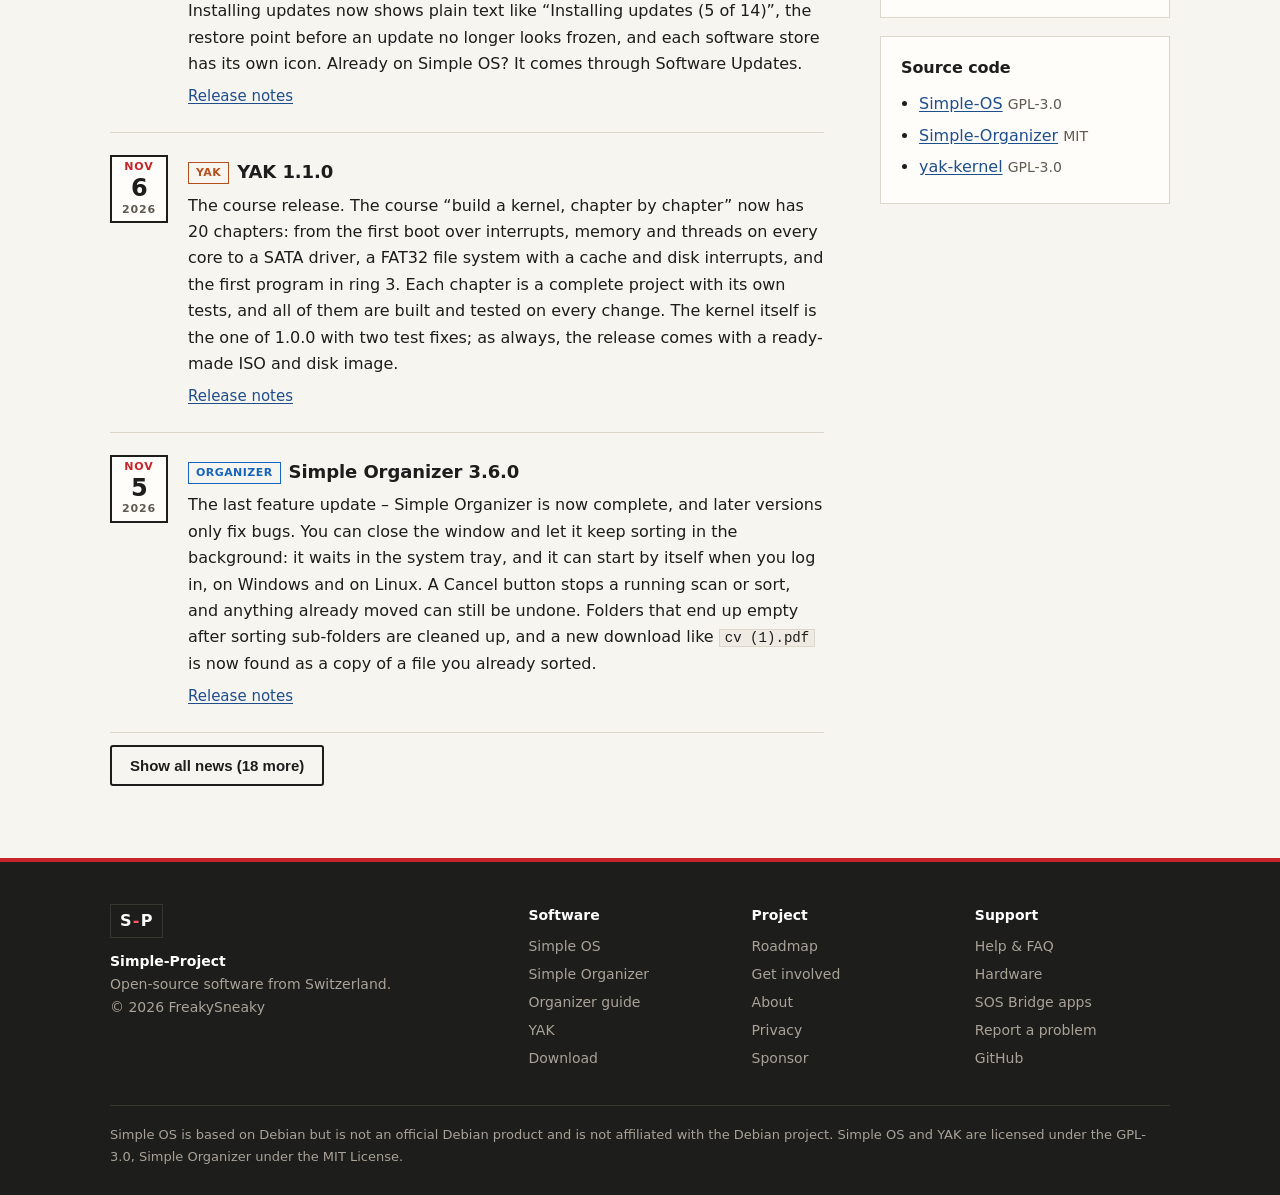
==== commit 9c6385f5: "SOS Bridge apps: list of tested Windows programs, linked in the footer and the help" ====
--- a/index.html
+++ b/index.html
@@ -288,7 +288,7 @@
     <div><span class="mark" aria-hidden="true"><span class="s">S</span><span class="d">-</span><span class="p">P</span></span><br><strong>Simple-Project</strong><br>Open-source software from Switzerland.<br>&copy; 2026 FreakySneaky</div>
     <div><strong>Software</strong><ul><li><a href="simple-os.html">Simple OS</a></li><li><a href="organizer.html">Simple Organizer</a></li><li><a href="organizer-guide.html">Organizer guide</a></li><li><a href="yak.html">YAK</a></li><li><a href="download.html">Download</a></li></ul></div>
     <div><strong>Project</strong><ul><li><a href="roadmap.html">Roadmap</a></li><li><a href="contribute.html">Get involved</a></li><li><a href="about.html">About</a></li><li><a href="about.html#privacy">Privacy</a></li><li><a href="https://github.com/sponsors/FreakySneaky787">Sponsor</a></li></ul></div>
-    <div><strong>Support</strong><ul><li><a href="help.html">Help &amp; FAQ</a></li><li><a href="hardware.html">Hardware</a></li><li><a href="help.html#report">Report a problem</a></li><li><a href="https://github.com/FreakySneaky787">GitHub</a></li></ul></div>
+    <div><strong>Support</strong><ul><li><a href="help.html">Help &amp; FAQ</a></li><li><a href="hardware.html">Hardware</a></li><li><a href="sos-bridge.html">SOS Bridge apps</a></li><li><a href="help.html#report">Report a problem</a></li><li><a href="https://github.com/FreakySneaky787">GitHub</a></li></ul></div>
   </div>
   <p class="legal">Simple OS is based on Debian but is not an official Debian product and is not affiliated with the Debian project. Simple OS and YAK are licensed under the GPL-3.0, Simple Organizer under the MIT License.</p>
 </div></footer>
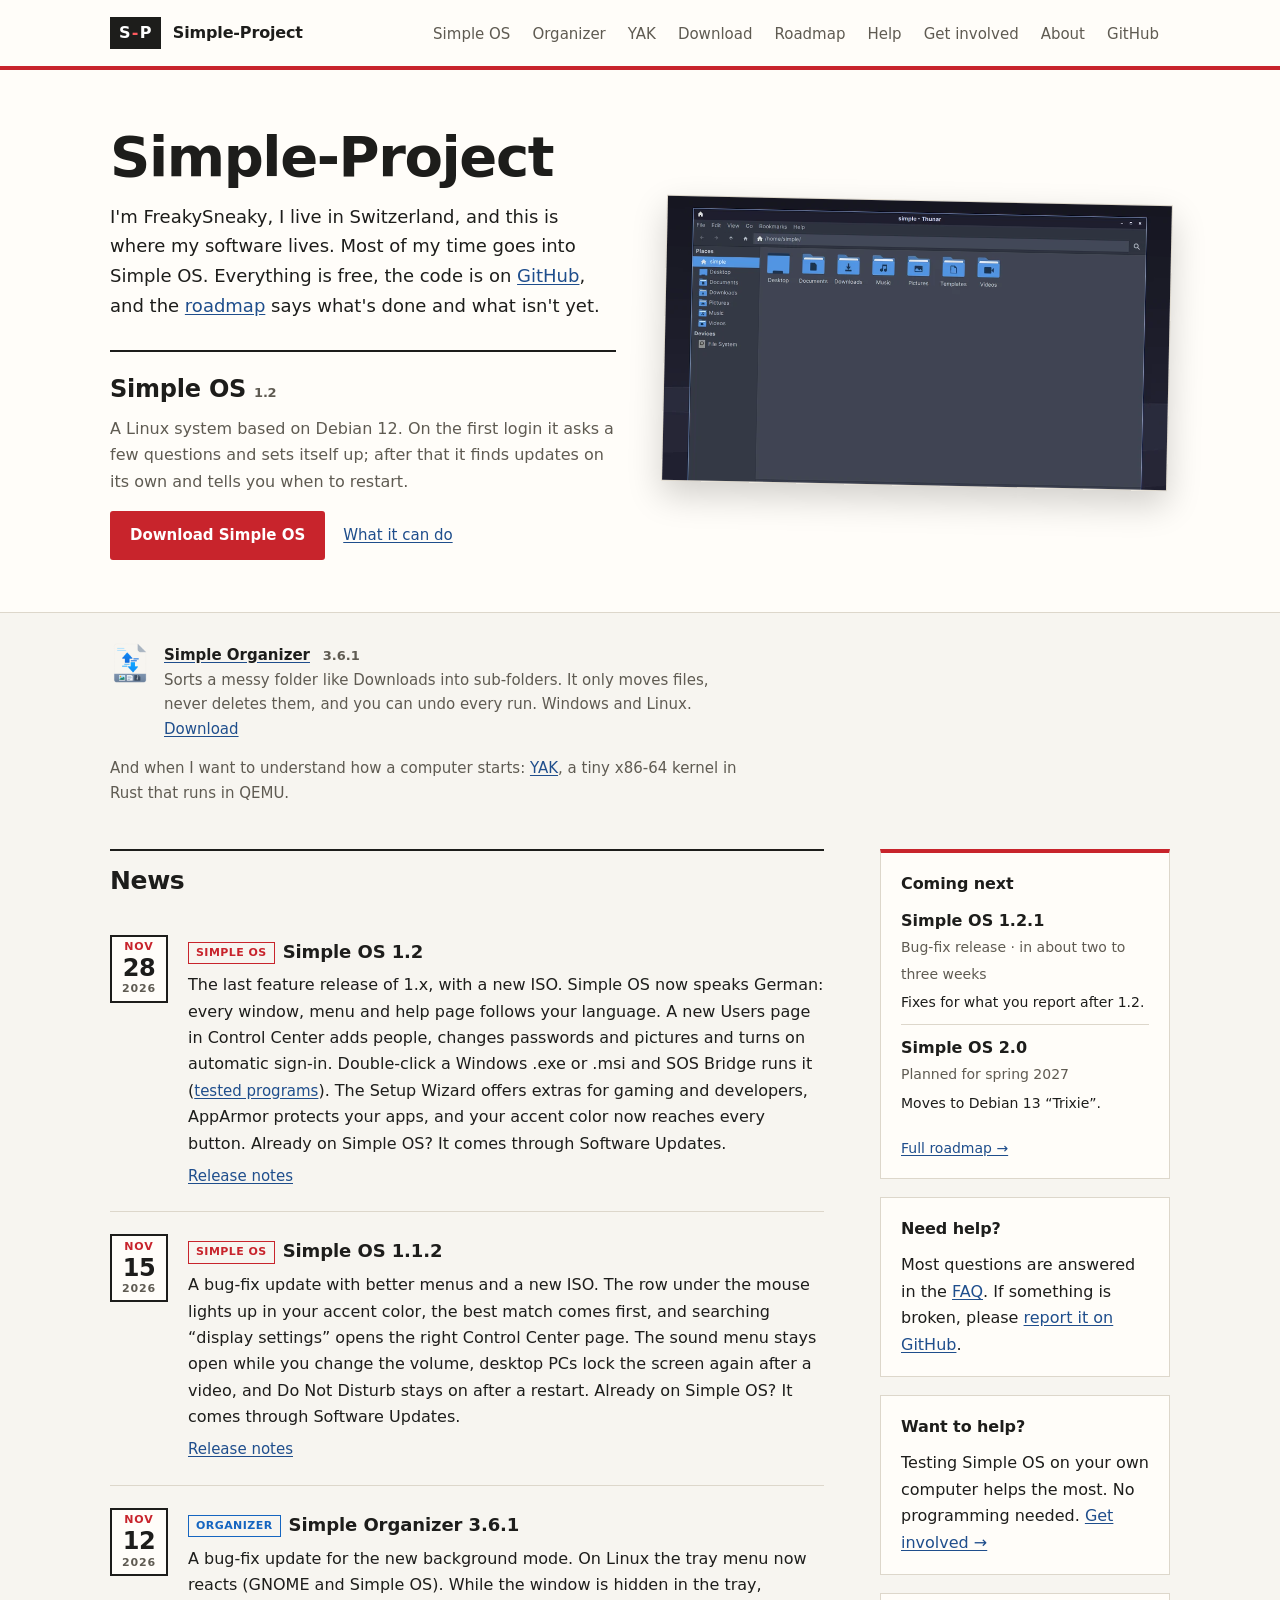
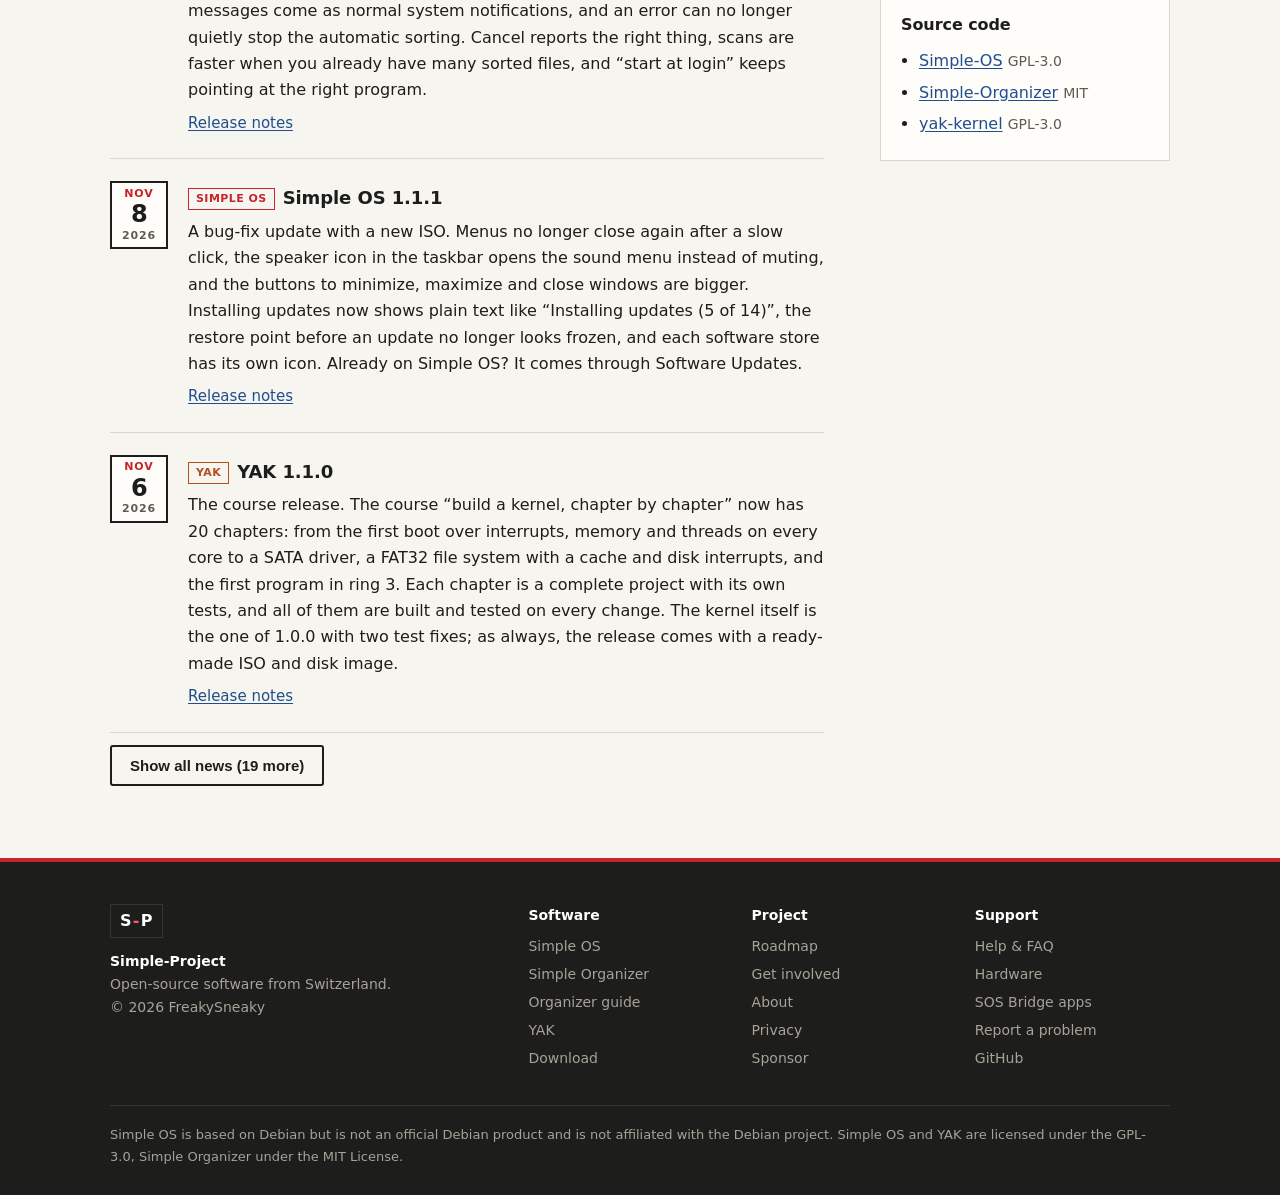
==== commit 1fa492d6: "Simple OS 1.2: download, news, version history, roadmap, known issues, languages" ====
--- a/index.html
+++ b/index.html
@@ -40,7 +40,7 @@
     <p class="lead">I'm FreakySneaky, I live in Switzerland, and this is where my software lives. Most of my time goes into Simple OS. Everything is free, the code is on <a href="https://github.com/FreakySneaky787">GitHub</a>, and the <a href="roadmap.html">roadmap</a> says what's done and what isn't yet.</p>
 
     <div class="feature">
-      <h2><a href="simple-os.html">Simple OS</a><span class="ver">1.1.2</span></h2>
+      <h2><a href="simple-os.html">Simple OS</a><span class="ver">1.2</span></h2>
       <p>A Linux system based on Debian 12. On the first login it asks a few questions and sets itself up; after that it finds updates on its own and tells you when to restart.</p>
       <div class="links"><a class="btn" href="download.html#simple-os">Download Simple OS</a><a href="simple-os.html">What it can do</a></div>
     </div>
@@ -63,6 +63,14 @@
   <h2>News</h2>
   <div class="news" data-show="5">
     <article>
+      <time class="date" datetime="2026-11-28"><span>Nov</span><b>28</b><span>2026</span></time>
+      <div>
+        <h3><span class="label os">Simple OS</span>Simple OS 1.2</h3>
+        <p>The last feature release of 1.x, with a new ISO. Simple OS now speaks German: every window, menu and help page follows your language. A new Users page in Control Center adds people, changes passwords and pictures and turns on automatic sign-in. Double-click a Windows .exe or .msi and SOS Bridge runs it (<a href="sos-bridge.html">tested programs</a>). The Setup Wizard offers extras for gaming and developers, AppArmor protects your apps, and your accent color now reaches every button. Already on Simple OS? It comes through Software Updates.</p>
+        <a href="https://github.com/FreakySneaky787/Simple-OS/releases/tag/v1.2">Release notes</a>
+      </div>
+    </article>
+    <article>
       <time class="date" datetime="2026-11-15"><span>Nov</span><b>15</b><span>2026</span></time>
       <div>
         <h3><span class="label os">Simple OS</span>Simple OS 1.1.2</h3>
@@ -253,9 +261,9 @@
   <div class="box accent">
     <h3>Coming next</h3>
     <div class="item">
-      <strong>Simple OS 1.2</strong>
-      <span class="sub small">The last feature release of 1.x</span>
-      <p class="small" style="margin:4px 0 0">The Simple OS tools in your language, a page for user accounts and Windows programs with Bottles.</p>
+      <strong>Simple OS 1.2.1</strong>
+      <span class="sub small">Bug-fix release · in about two to three weeks</span>
+      <p class="small" style="margin:4px 0 0">Fixes for what you report after 1.2.</p>
     </div>
     <div class="item">
       <strong>Simple OS 2.0</strong>
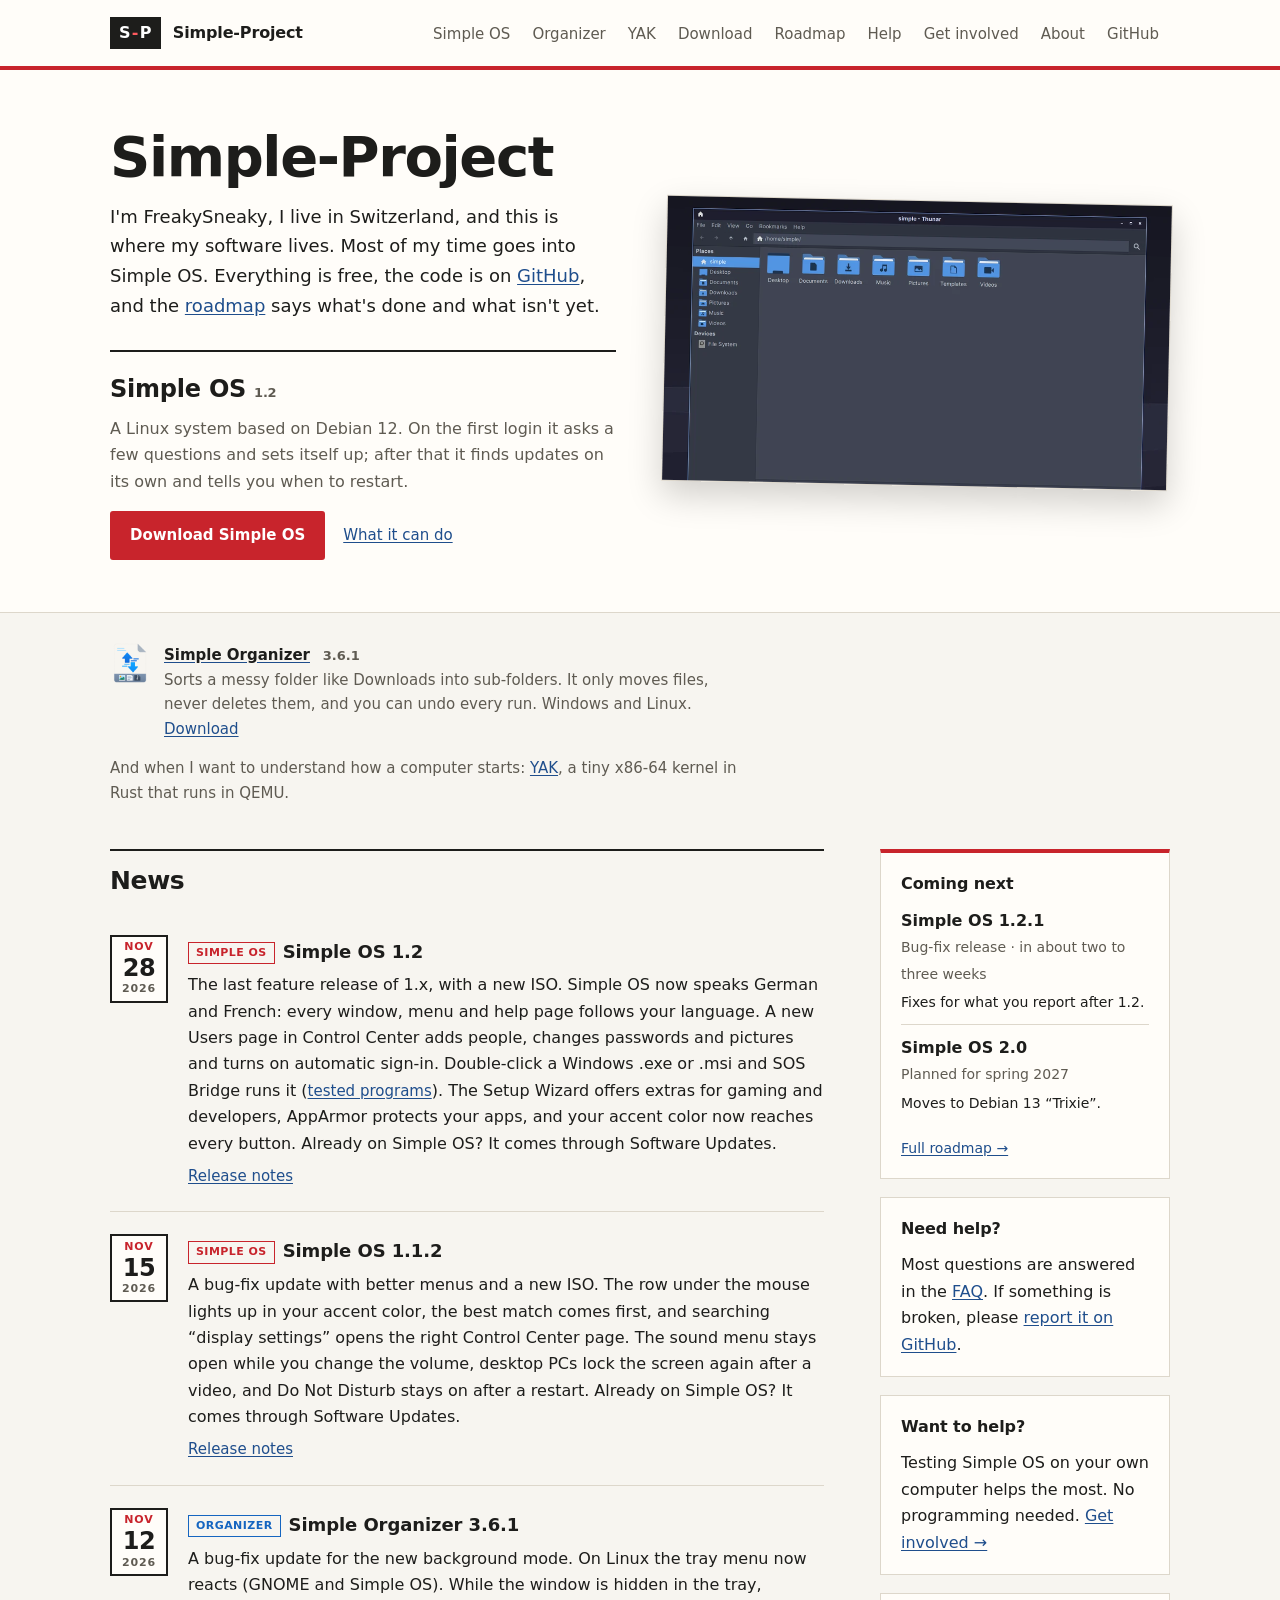
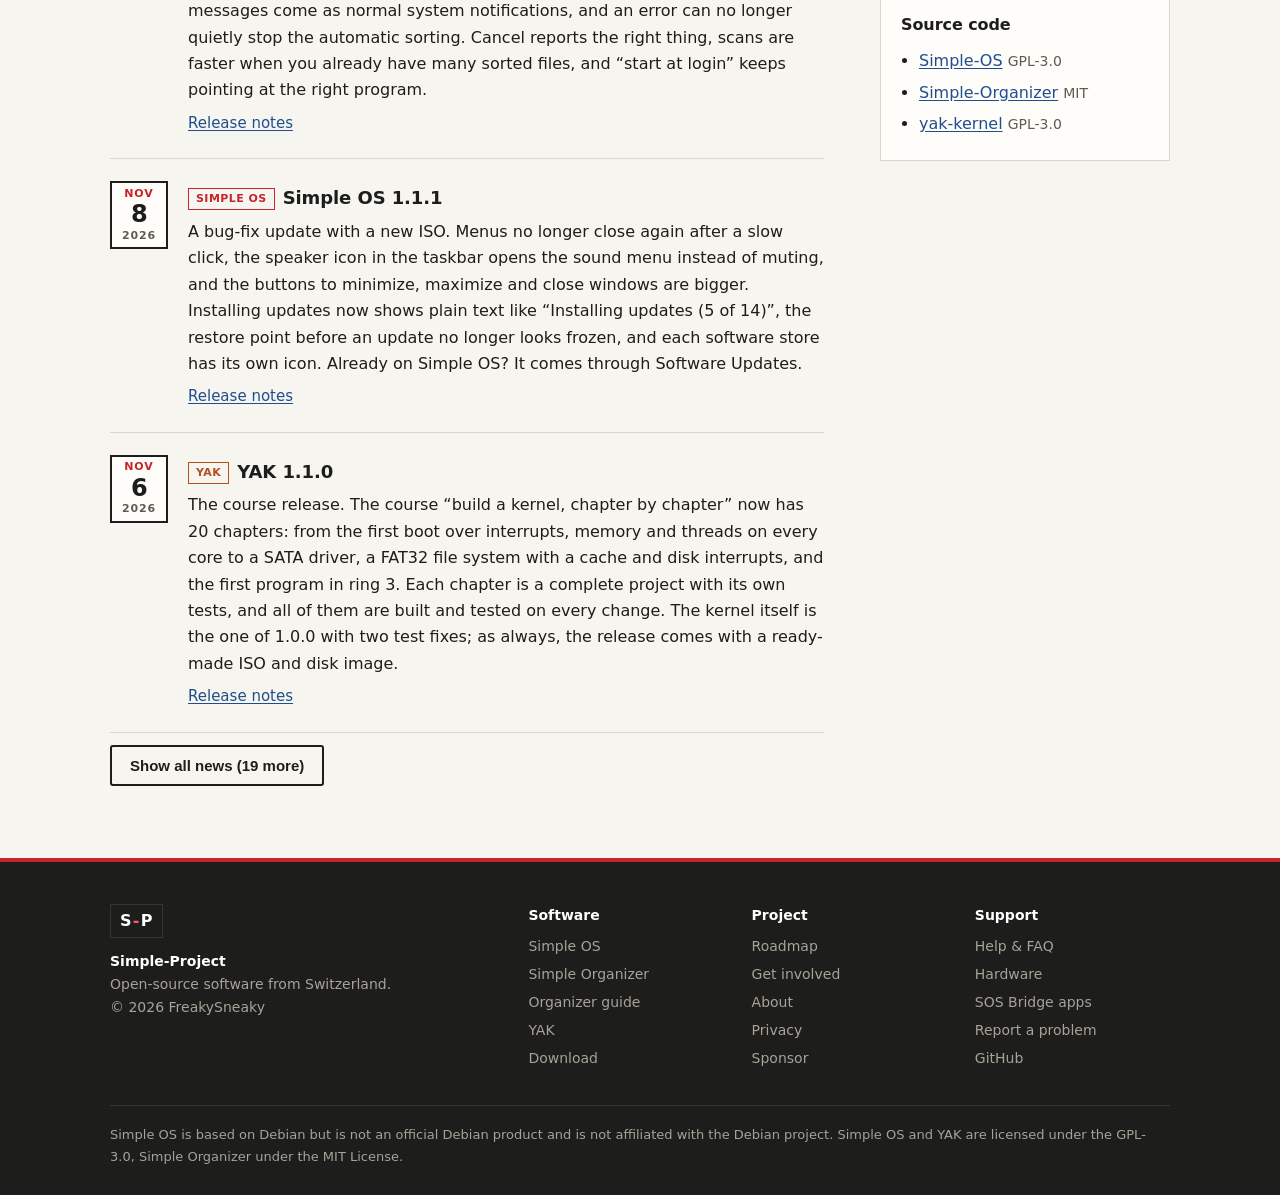
==== commit 0413a23b: "Simple OS 1.2: French too (tools in English, German and French)" ====
--- a/index.html
+++ b/index.html
@@ -66,7 +66,7 @@
       <time class="date" datetime="2026-11-28"><span>Nov</span><b>28</b><span>2026</span></time>
       <div>
         <h3><span class="label os">Simple OS</span>Simple OS 1.2</h3>
-        <p>The last feature release of 1.x, with a new ISO. Simple OS now speaks German: every window, menu and help page follows your language. A new Users page in Control Center adds people, changes passwords and pictures and turns on automatic sign-in. Double-click a Windows .exe or .msi and SOS Bridge runs it (<a href="sos-bridge.html">tested programs</a>). The Setup Wizard offers extras for gaming and developers, AppArmor protects your apps, and your accent color now reaches every button. Already on Simple OS? It comes through Software Updates.</p>
+        <p>The last feature release of 1.x, with a new ISO. Simple OS now speaks German and French: every window, menu and help page follows your language. A new Users page in Control Center adds people, changes passwords and pictures and turns on automatic sign-in. Double-click a Windows .exe or .msi and SOS Bridge runs it (<a href="sos-bridge.html">tested programs</a>). The Setup Wizard offers extras for gaming and developers, AppArmor protects your apps, and your accent color now reaches every button. Already on Simple OS? It comes through Software Updates.</p>
         <a href="https://github.com/FreakySneaky787/Simple-OS/releases/tag/v1.2">Release notes</a>
       </div>
     </article>
